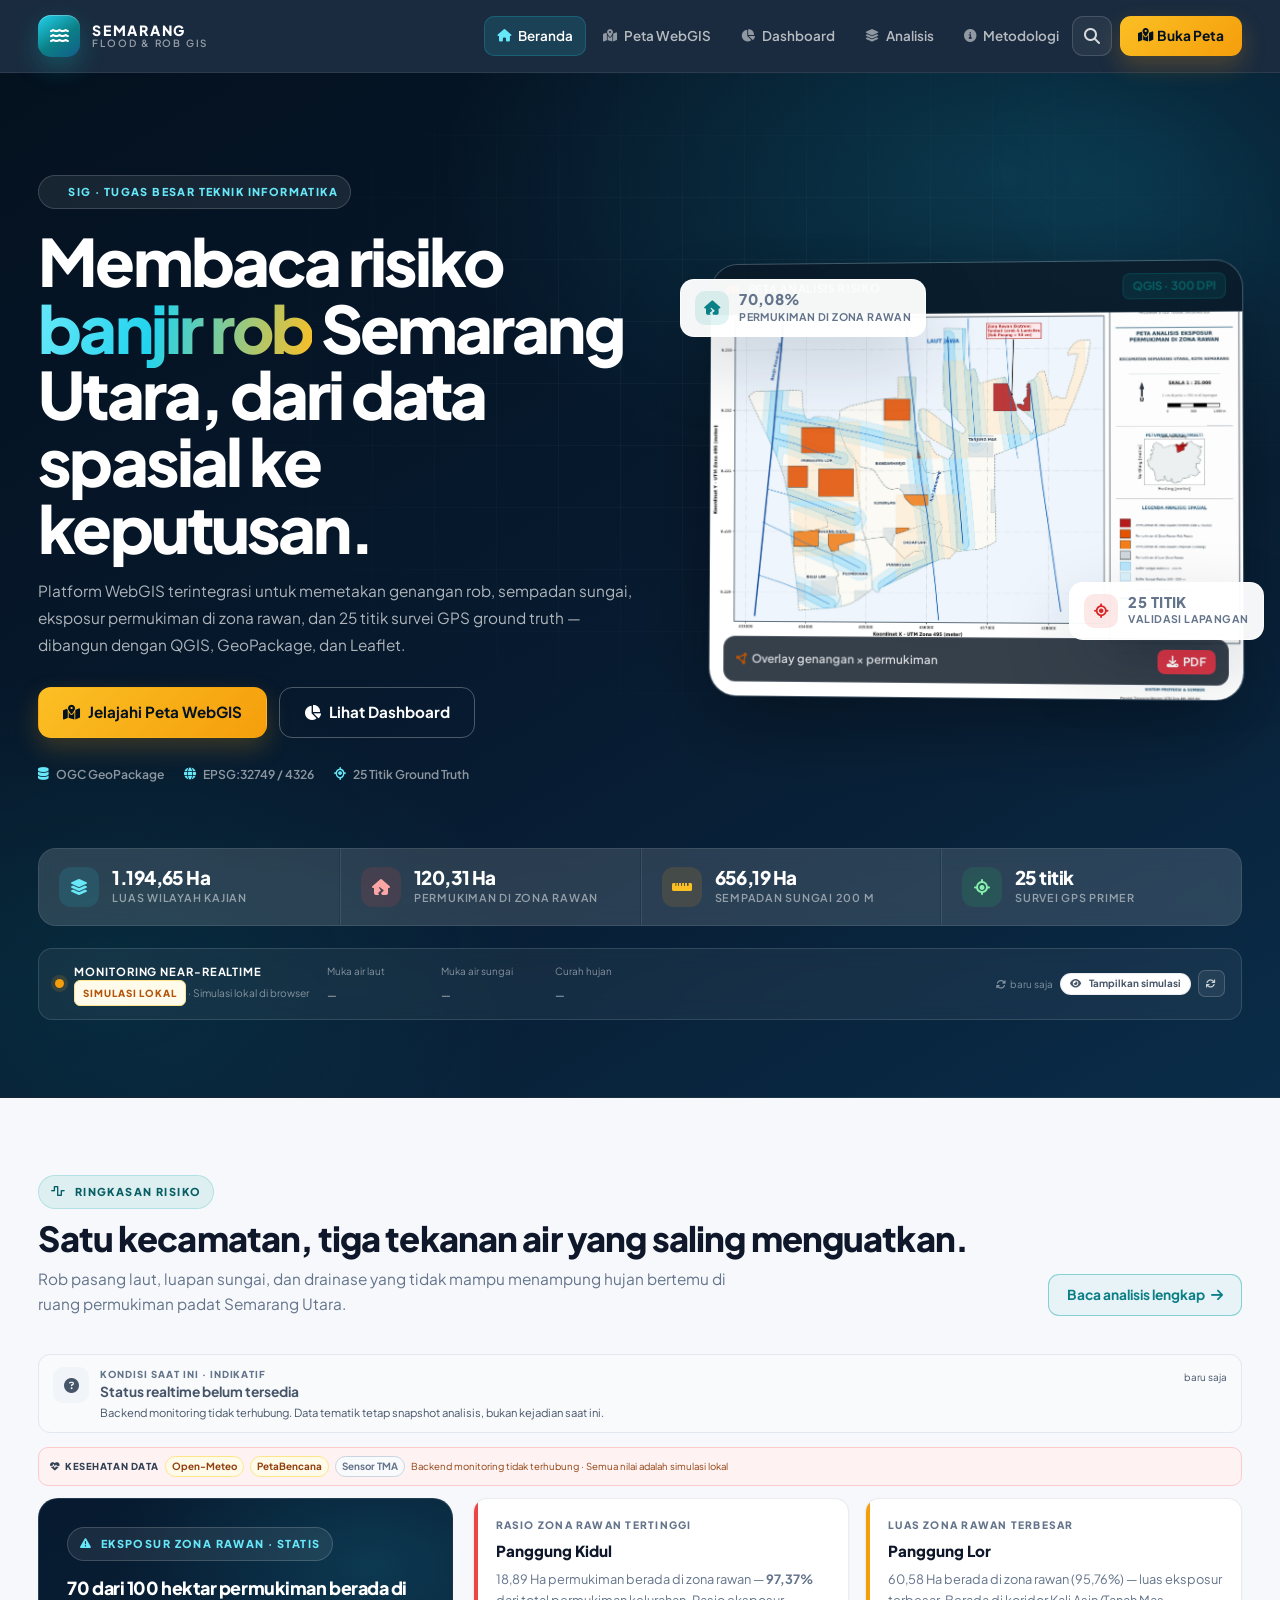
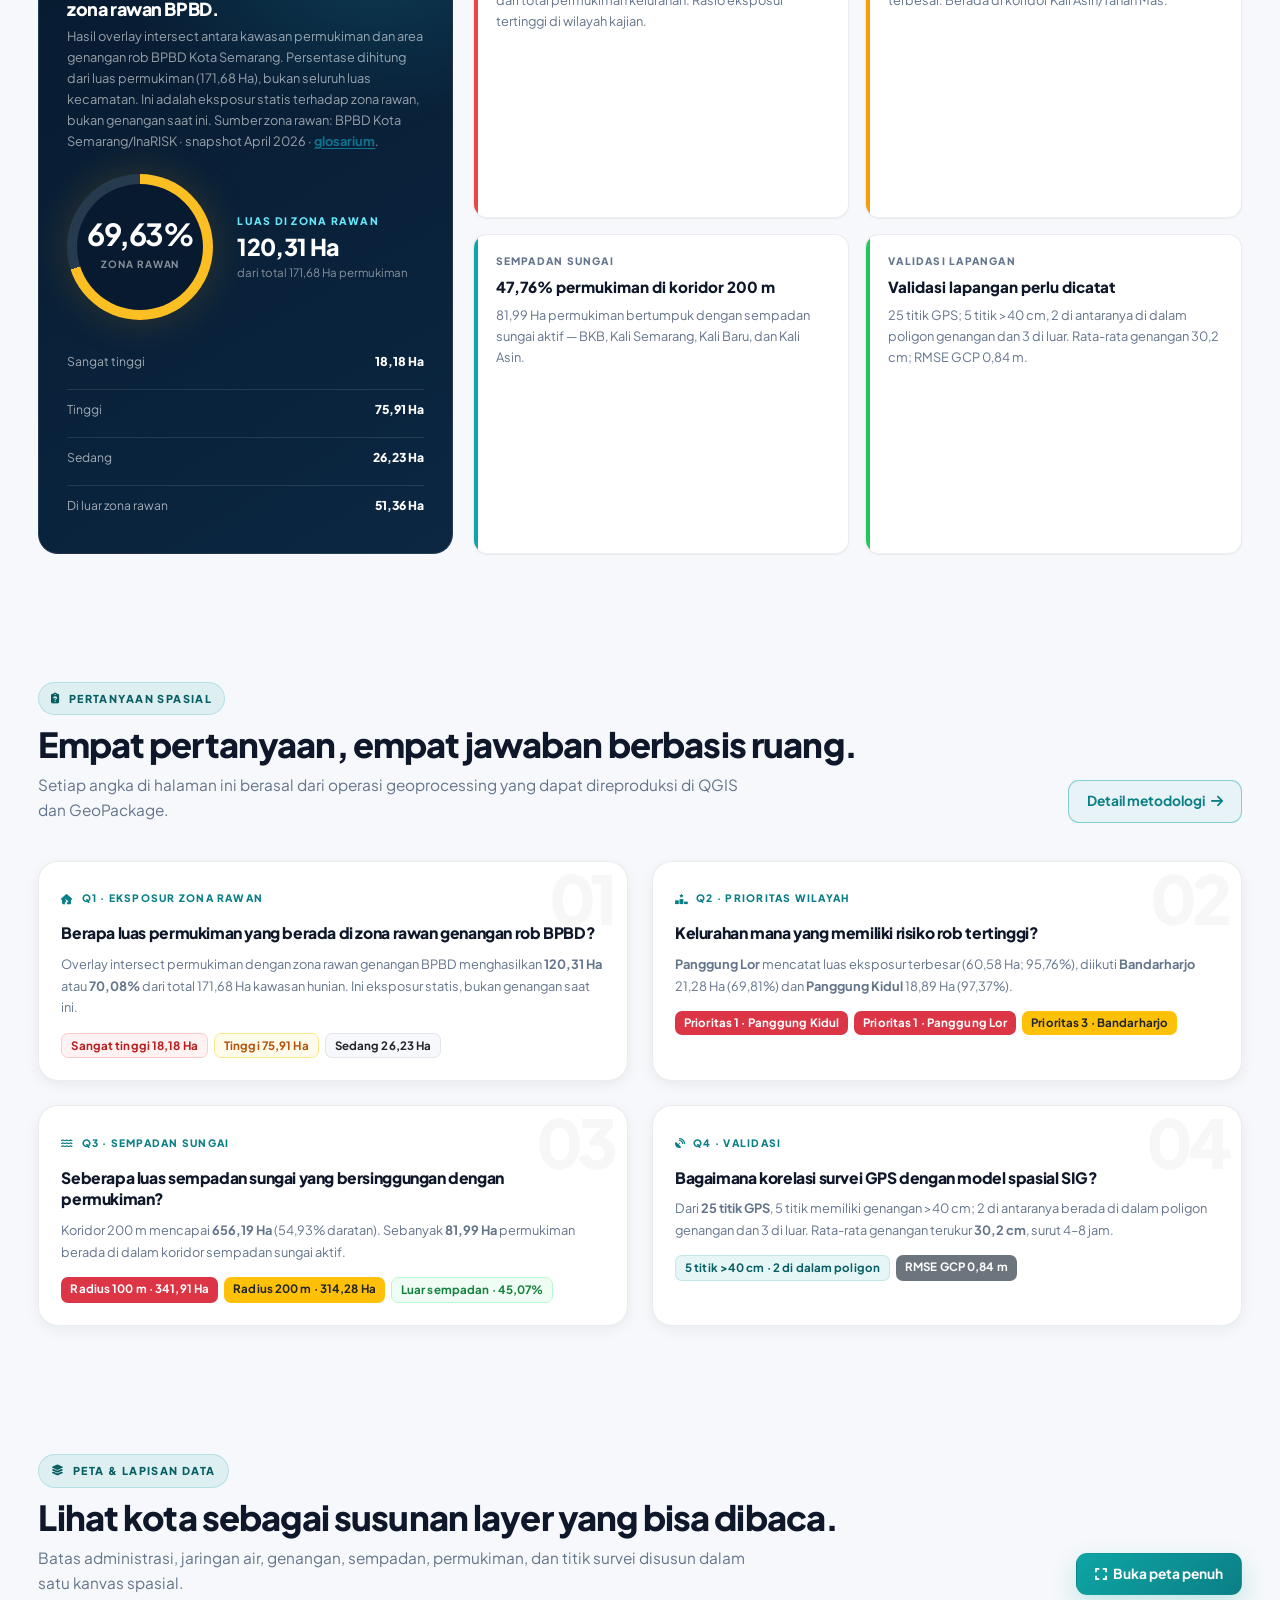
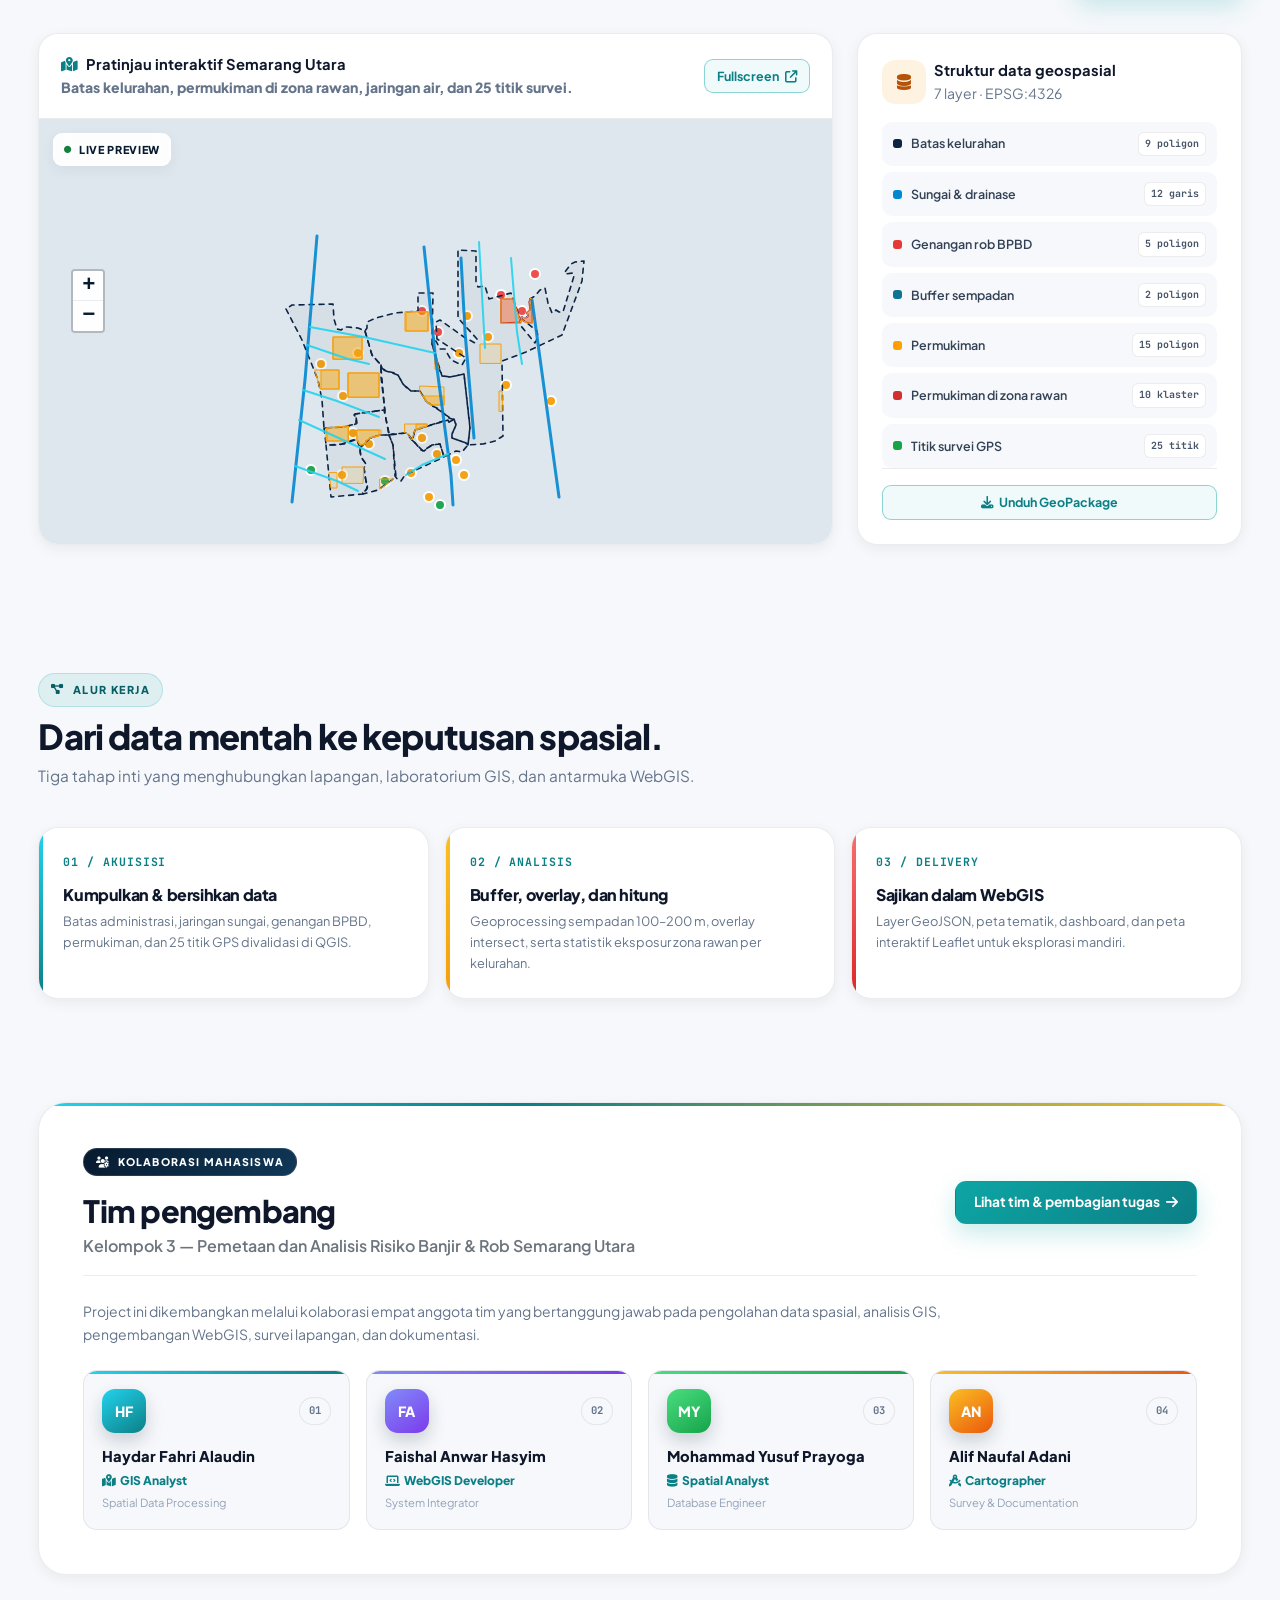
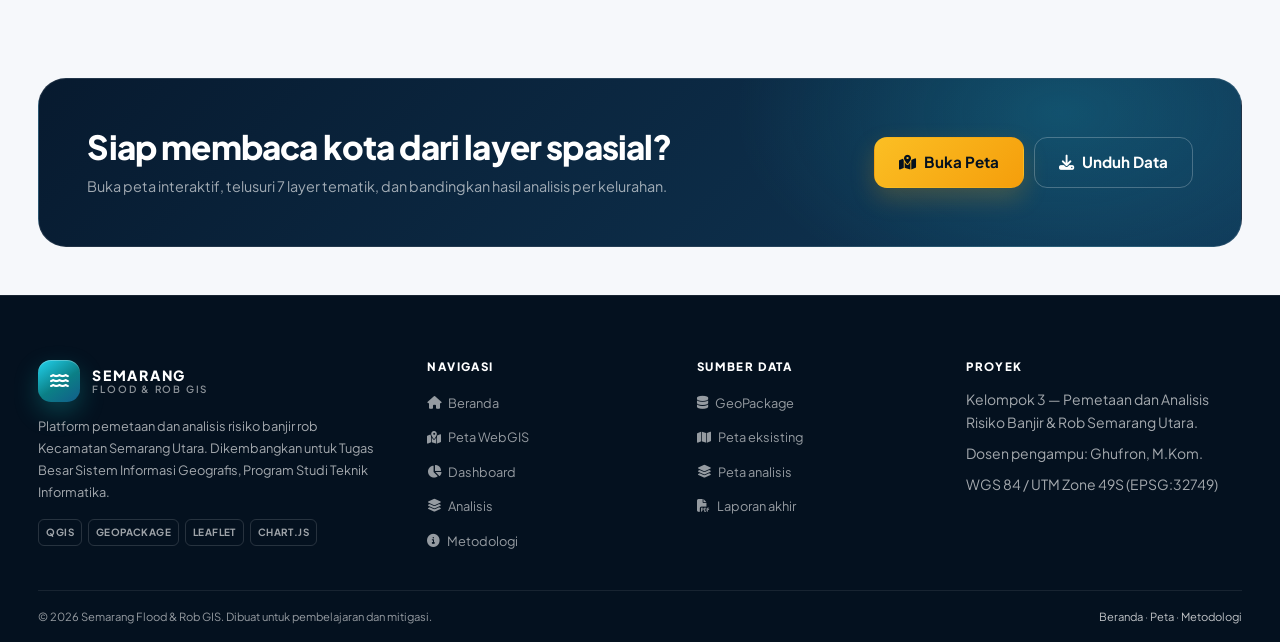
==== PROJECT_SIG_SEMARANG_UTARA/webgis/index.html @ d6c254fc "feat: Semarang flood and rob GIS monitoring platform - Responsive WebGIS with Leaflet, choropleth, l" ====
<!DOCTYPE html>
<html lang="id">
<head>
  <meta charset="UTF-8">
  <meta name="viewport" content="width=device-width, initial-scale=1.0">
  <meta name="description" content="Sistem Monitoring dan Analisis Spasial Risiko Banjir &amp; Rob Kecamatan Semarang Utara berbasis WebGIS, QGIS, dan GeoPackage.">
  <title>Semarang Flood &amp; Rob GIS — Coastal Risk Intelligence</title>

  <link href="assets/vendor/bootstrap/bootstrap.min.css" rel="stylesheet">
  <link rel="stylesheet" href="assets/vendor/fontawesome/css/all.min.css">
  <link rel="stylesheet" href="assets/vendor/leaflet/leaflet.css">
  <link rel="stylesheet" href="css/style.css?v=26">
</head>
<body>

  <nav class="navbar navbar-expand-lg site-nav sticky-top" id="siteNav">
    <div class="container-fluid site-container">
      <a class="navbar-brand brand-lockup" href="index.html">
        <span class="brand-mark"><i class="fa-solid fa-water"></i></span>
        <span class="brand-copy">
          <strong>SEMARANG</strong>
          <small>Flood &amp; Rob GIS</small>
        </span>
      </a>

      <div class="d-flex align-items-center gap-2 order-lg-3">
        <button class="nav-icon-btn" type="button" id="quickNavBtn" aria-label="Pencarian cepat (Ctrl+K)" title="Pencarian cepat (Ctrl+K)">
          <i class="fa-solid fa-magnifying-glass"></i>
        </button>
        <a href="map.html" class="btn btn-warning nav-cta d-none d-lg-inline-flex">
          <i class="fa-solid fa-map-location-dot me-1"></i> Buka Peta
        </a>
        <button class="navbar-toggler nav-toggler" type="button" data-bs-toggle="collapse" data-bs-target="#siteNavMenu" aria-controls="siteNavMenu" aria-expanded="false" aria-label="Buka navigasi">
          <span></span><span></span><span></span>
        </button>
      </div>

      <div class="collapse navbar-collapse" id="siteNavMenu">
        <ul class="navbar-nav site-nav-links ms-auto align-items-lg-center">
          <li class="nav-item"><a class="nav-link active" href="index.html"><i class="fa-solid fa-house"></i> Beranda</a></li>
          <li class="nav-item"><a class="nav-link" href="map.html"><i class="fa-solid fa-map-location-dot"></i> Peta WebGIS</a></li>
          <li class="nav-item"><a class="nav-link" href="dashboard.html"><i class="fa-solid fa-chart-pie"></i> Dashboard</a></li>
          <li class="nav-item"><a class="nav-link" href="analysis.html"><i class="fa-solid fa-layer-group"></i> Analisis</a></li>
          <li class="nav-item"><a class="nav-link" href="methodology.html"><i class="fa-solid fa-circle-info"></i> Metodologi</a></li>
        </ul>
        <a href="map.html" class="btn btn-warning nav-cta nav-cta-mobile d-lg-none mt-3 w-100">Buka Peta WebGIS</a>
      </div>
    </div>
  </nav>
  <div class="scroll-progress" id="scrollProgress" aria-hidden="true"></div>

  <!-- HERO -->
  <section class="hero">
    <div class="hero-bg" aria-hidden="true"></div>
    <div class="container-fluid site-container">
      <div class="hero-grid">
        <div class="hero-copy reveal">
          <span class="eyebrow section-eyebrow--light">
            <span class="spinner-grow spinner-grow-sm text-warning" role="status" aria-hidden="true"></span>
            SIG · Tugas Besar Teknik Informatika
          </span>
          <h1 class="hero-title">
            Membaca risiko <span class="text-gradient">banjir rob</span> Semarang Utara, dari data spasial ke keputusan.
          </h1>
          <p class="hero-lead">
            Platform WebGIS terintegrasi untuk memetakan genangan rob, sempadan sungai, eksposur permukiman di zona rawan,
            dan 25 titik survei GPS ground truth — dibangun dengan QGIS, GeoPackage, dan Leaflet.
          </p>
          <div class="hero-actions">
            <a href="map.html" class="btn btn-warning btn-lg">
              <i class="fa-solid fa-map-location-dot me-2"></i>Jelajahi Peta WebGIS
            </a>
            <a href="dashboard.html" class="btn btn-outline-light btn-lg" style="border-color:rgba(255,255,255,.28);color:#fff;">
              <i class="fa-solid fa-chart-pie me-2"></i>Lihat Dashboard
            </a>
          </div>
          <div class="hero-trust">
            <span><i class="fa-solid fa-database"></i> OGC GeoPackage</span>
            <span><i class="fa-solid fa-globe"></i> EPSG:32749 / 4326</span>
            <span><i class="fa-solid fa-location-crosshairs"></i> 25 Titik Ground Truth</span>
          </div>
        </div>

        <div class="hero-visual reveal reveal-delay-1">
          <div class="hero-map-card">
            <div class="hero-map-head">
              <span><i class="fa-solid fa-map text-warning me-2"></i>Peta analisis risiko</span>
              <span class="badge badge-soft-teal">QGIS · 300 DPI</span>
            </div>
            <img src="assets/img/Peta_2.jpg" class="hero-map-img" alt="Peta analisis spasial risiko banjir dan rob Semarang Utara">
            <div class="hero-map-footer">
              <span><i class="fa-solid fa-circle-nodes text-warning me-1"></i>Overlay genangan × permukiman</span>
              <a href="downloads/Peta_2.pdf" download class="badge bg-danger text-decoration-none" data-download-toast="Peta analisis sedang diunduh.">
                <i class="fa-solid fa-download me-1"></i>PDF
              </a>
            </div>
          </div>
          <div class="floating-stat floating-stat-a">
            <i class="fa-solid fa-house-crack"></i>
            <span><strong>70,08%</strong><span>permukiman di zona rawan</span></span>
          </div>
          <div class="floating-stat floating-stat-b">
            <i class="fa-solid fa-location-crosshairs"></i>
            <span><strong>25 titik</strong><span>validasi lapangan</span></span>
          </div>
        </div>
      </div>

      <div class="metric-ribbon reveal reveal-delay-2">
        <div class="ribbon-item">
          <span class="ribbon-icon"><i class="fa-solid fa-layer-group"></i></span>
          <span><strong class="ribbon-value"><span data-count="1194.65" data-decimals="2">1.194,65</span> Ha</strong><span class="ribbon-label">Luas wilayah kajian</span></span>
        </div>
        <div class="ribbon-item">
          <span class="ribbon-icon ribbon-icon--coral"><i class="fa-solid fa-house-crack"></i></span>
          <span><strong class="ribbon-value"><span data-count="120.31" data-decimals="2">120,31</span> Ha</strong><span class="ribbon-label">Permukiman di zona rawan</span></span>
        </div>
        <div class="ribbon-item">
          <span class="ribbon-icon ribbon-icon--amber"><i class="fa-solid fa-ruler-horizontal"></i></span>
          <span><strong class="ribbon-value"><span data-count="656.19" data-decimals="2">656,19</span> Ha</strong><span class="ribbon-label">Sempadan sungai 200 m</span></span>
        </div>
        <div class="ribbon-item">
          <span class="ribbon-icon ribbon-icon--green"><i class="fa-solid fa-location-crosshairs"></i></span>
          <span><strong class="ribbon-value"><span data-count="25">25</span> titik</strong><span class="ribbon-label">Survei GPS primer</span></span>
        </div>
      </div>

      <div class="live-strip reveal reveal-delay-2" aria-label="Status monitoring near-realtime">
        <div class="live-strip-main">
          <span class="live-dot" data-live-dot aria-hidden="true"></span>
          <div>
            <strong>MONITORING NEAR-REALTIME</strong>
            <span><span class="live-mode-badge" data-live-mode>SIMULASI</span> · <span data-live-source>Menghubungkan...</span></span>
          </div>
        </div>
        <div class="live-strip-item"><span>Muka air laut</span><strong><span data-live-value="tide_level">–</span> <small data-live-unit="tide_level">m</small></strong></div>
        <div class="live-strip-item"><span>Muka air sungai</span><strong><span data-live-value="water_level">–</span> <small data-live-unit="water_level">cm</small></strong></div>
        <div class="live-strip-item"><span>Curah hujan</span><strong><span data-live-value="rainfall">–</span> <small data-live-unit="rainfall">mm/jam</small></strong></div>
        <div class="live-strip-meta">
          <span><i class="fa-solid fa-rotate me-1"></i><span data-live-updated>–</span></span>
          <button class="sim-toggle" type="button" data-toggle-simulation aria-pressed="false"><i class="fa-solid fa-eye me-1"></i>Tampilkan simulasi</button>
          <button class="live-refresh" type="button" data-live-refresh aria-label="Perbarui data monitoring"><i class="fa-solid fa-arrows-rotate"></i></button>
        </div>
      </div>
    </div>
  </section>

  <main role="main">
    <!-- RISK SNAPSHOT -->
    <section class="section" id="ringkasan">
      <div class="container-fluid site-container">
        <div class="section-head reveal">
          <div>
            <span class="section-eyebrow"><i class="fa-solid fa-wave-square"></i> Ringkasan risiko</span>
            <h2 class="section-title">Satu kecamatan, tiga tekanan air yang saling menguatkan.</h2>
            <p class="section-subtitle">Rob pasang laut, luapan sungai, dan drainase yang tidak mampu menampung hujan bertemu di ruang permukiman padat Semarang Utara.</p>
          </div>
          <a href="analysis.html" class="btn btn-outline-primary section-action">Baca analisis lengkap <i class="fa-solid fa-arrow-right ms-1"></i></a>
        </div>

        <div class="condition-banner" data-condition-banner>
          <span class="condition-icon"><i class="fa-solid fa-shield-heart" data-condition-icon></i></span>
          <div class="condition-copy">
            <span class="condition-kicker">Kondisi saat ini · indikatif</span>
            <strong data-condition-headline>Memeriksa kondisi...</strong>
            <p data-condition-detail>Menunggu data monitoring. Angka di bawah adalah eksposur statis terhadap zona rawan BPBD, bukan kejadian saat ini.</p>
          </div>
          <span class="condition-time" data-condition-updated>–</span>
        </div>
        <div class="data-health data-health--compact" data-data-health>
          <span class="health-title"><i class="fa-solid fa-heart-pulse me-1"></i>Kesehatan data</span>
          <span class="health-chip is-missing">Memeriksa...</span>
        </div>

        <div class="risk-grid">
          <div class="risk-main reveal">
            <div>
              <span class="eyebrow section-eyebrow--light mb-3"><i class="fa-solid fa-triangle-exclamation"></i> Eksposur zona rawan · statis</span>
              <h3>70 dari 100 hektar permukiman berada di zona rawan BPBD.</h3>
              <p>Hasil overlay intersect antara kawasan permukiman dan area genangan rob BPBD Kota Semarang. Persentase dihitung dari luas permukiman (171,68 Ha), bukan seluruh luas kecamatan. Ini adalah eksposur statis terhadap zona rawan, bukan genangan saat ini. Sumber zona rawan: BPBD Kota Semarang/InaRISK · snapshot April 2026 · <a class="text-link-strong" href="methodology.html#glosarium">glosarium</a>.</p>
            </div>
            <div class="gauge-wrap">
              <div class="gauge-ring" style="--value:70;" role="img" aria-label="70,08 persen permukiman di zona rawan">
                <div class="gauge-inner">
                  <strong><span data-count="70.08" data-decimals="2">70,08</span>%</strong>
                  <span>zona rawan</span>
                </div>
              </div>
              <div class="gauge-copy">
                <div class="gauge-label">Luas di zona rawan</div>
                <div class="gauge-value">120,31 Ha</div>
                <div class="gauge-note">dari total 171,68 Ha permukiman</div>
              </div>
            </div>
            <div class="risk-list">
              <div class="risk-row"><span>Sangat tinggi</span><strong>18,18 Ha</strong></div>
              <div class="risk-row"><span>Tinggi</span><strong>75,91 Ha</strong></div>
              <div class="risk-row"><span>Sedang</span><strong>26,23 Ha</strong></div>
              <div class="risk-row"><span>Di luar zona rawan</span><strong>51,36 Ha</strong></div>
            </div>
          </div>

          <div class="row g-3 reveal reveal-delay-1">
            <div class="col-md-6">
              <div class="insight-card insight-card--coral h-100">
                <div class="insight-kicker">Rasio zona rawan tertinggi</div>
                <div class="insight-title">Panggung Kidul</div>
                <p class="insight-text">18,89 Ha permukiman berada di zona rawan — <strong>97,37%</strong> dari total permukiman kelurahan. Rasio eksposur tertinggi di wilayah kajian.</p>
              </div>
            </div>
            <div class="col-md-6">
              <div class="insight-card insight-card--amber h-100">
                <div class="insight-kicker">Luas zona rawan terbesar</div>
                <div class="insight-title">Panggung Lor</div>
                <p class="insight-text">60,58 Ha berada di zona rawan (95,76%) — luas eksposur terbesar. Berada di koridor Kali Asin/Tanah Mas.</p>
              </div>
            </div>
            <div class="col-md-6">
              <div class="insight-card h-100">
                <div class="insight-kicker">Sempadan sungai</div>
                <div class="insight-title">47,76% permukiman di koridor 200 m</div>
                <p class="insight-text">81,99 Ha permukiman bertumpuk dengan sempadan sungai aktif — BKB, Kali Semarang, Kali Baru, dan Kali Asin.</p>
              </div>
            </div>
            <div class="col-md-6">
              <div class="insight-card insight-card--green h-100">
                <div class="insight-kicker">Validasi lapangan</div>
                <div class="insight-title">Validasi lapangan perlu dicatat</div>
                <p class="insight-text">25 titik GPS; 5 titik &gt;40 cm, 2 di antaranya di dalam poligon genangan dan 3 di luar. Rata-rata genangan 30,2 cm; RMSE GCP 0,84 m.</p>
              </div>
            </div>
          </div>
        </div>
      </div>
    </section>

    <!-- 4 PERTANYAAN SPASIAL -->
    <section class="section-tight" id="pertanyaan-spasial">
      <div class="container-fluid site-container">
        <div class="section-head reveal">
          <div>
            <span class="section-eyebrow"><i class="fa-solid fa-clipboard-question"></i> Pertanyaan spasial</span>
            <h2 class="section-title">Empat pertanyaan, empat jawaban berbasis ruang.</h2>
            <p class="section-subtitle">Setiap angka di halaman ini berasal dari operasi geoprocessing yang dapat direproduksi di QGIS dan GeoPackage.</p>
          </div>
          <a href="analysis.html" class="btn btn-outline-primary section-action">Detail metodologi <i class="fa-solid fa-arrow-right ms-1"></i></a>
        </div>

        <div class="row g-4">
          <div class="col-lg-6 reveal">
            <article class="question-card" data-q="01">
              <span class="question-kicker"><i class="fa-solid fa-house-crack"></i> Q1 · Eksposur zona rawan</span>
              <h3 class="question-title">Berapa luas permukiman yang berada di zona rawan genangan rob BPBD?</h3>
              <p class="question-text">Overlay intersect permukiman dengan zona rawan genangan BPBD menghasilkan <strong>120,31 Ha</strong> atau <strong>70,08%</strong> dari total 171,68 Ha kawasan hunian. Ini eksposur statis, bukan genangan saat ini.</p>
              <div class="mini-tags">
                <span class="badge badge-danger-soft">Sangat tinggi 18,18 Ha</span>
                <span class="badge badge-warning-soft">Tinggi 75,91 Ha</span>
                <span class="badge bg-light text-dark border">Sedang 26,23 Ha</span>
              </div>
            </article>
          </div>

          <div class="col-lg-6 reveal reveal-delay-1">
            <article class="question-card" data-q="02">
              <span class="question-kicker"><i class="fa-solid fa-ranking-star"></i> Q2 · Prioritas wilayah</span>
              <h3 class="question-title">Kelurahan mana yang memiliki risiko rob tertinggi?</h3>
              <p class="question-text"><strong>Panggung Lor</strong> mencatat luas eksposur terbesar (60,58 Ha; 95,76%), diikuti <strong>Bandarharjo</strong> 21,28 Ha (69,81%) dan <strong>Panggung Kidul</strong> 18,89 Ha (97,37%).</p>
              <div class="mini-tags">
                <span class="badge bg-danger">Prioritas 1 · Panggung Kidul</span>
                <span class="badge bg-danger">Prioritas 1 · Panggung Lor</span>
                <span class="badge bg-warning text-dark">Prioritas 3 · Bandarharjo</span>
              </div>
            </article>
          </div>

          <div class="col-lg-6 reveal">
            <article class="question-card" data-q="03">
              <span class="question-kicker"><i class="fa-solid fa-water"></i> Q3 · Sempadan sungai</span>
              <h3 class="question-title">Seberapa luas sempadan sungai yang bersinggungan dengan permukiman?</h3>
              <p class="question-text">Koridor 200 m mencapai <strong>656,19 Ha</strong> (54,93% daratan). Sebanyak <strong>81,99 Ha</strong> permukiman berada di dalam koridor sempadan sungai aktif.</p>
              <div class="mini-tags">
                <span class="badge bg-danger">Radius 100 m · 341,91 Ha</span>
                <span class="badge bg-warning text-dark">Radius 200 m · 314,28 Ha</span>
                <span class="badge badge-success-soft">Luar sempadan · 45,07%</span>
              </div>
            </article>
          </div>

          <div class="col-lg-6 reveal reveal-delay-1">
            <article class="question-card" data-q="04">
              <span class="question-kicker"><i class="fa-solid fa-satellite-dish"></i> Q4 · Validasi</span>
              <h3 class="question-title">Bagaimana korelasi survei GPS dengan model spasial SIG?</h3>
              <p class="question-text">Dari <strong>25 titik GPS</strong>, 5 titik memiliki genangan &gt;40 cm; 2 di antaranya berada di dalam poligon genangan dan 3 di luar. Rata-rata genangan terukur <strong>30,2 cm</strong>, surut 4–8 jam.</p>
              <div class="mini-tags">
                <span class="badge badge-soft-teal">5 titik &gt;40 cm · 2 di dalam poligon</span>
                <span class="badge bg-secondary">RMSE GCP 0,84 m</span>
              </div>
            </article>
          </div>
        </div>
      </div>
    </section>

    <!-- PETA & LAPISAN DATA -->
    <section class="section" id="peta-data">
      <div class="container-fluid site-container">
        <div class="section-head reveal">
          <div>
            <span class="section-eyebrow"><i class="fa-solid fa-layer-group"></i> Peta &amp; lapisan data</span>
            <h2 class="section-title">Lihat kota sebagai susunan layer yang bisa dibaca.</h2>
            <p class="section-subtitle">Batas administrasi, jaringan air, genangan, sempadan, permukiman, dan titik survei disusun dalam satu kanvas spasial.</p>
          </div>
          <a href="map.html" class="btn btn-primary section-action"><i class="fa-solid fa-expand me-1"></i> Buka peta penuh</a>
        </div>

        <div class="row g-4">
          <div class="col-lg-8 reveal">
            <div class="surface-card map-preview-card h-100">
              <div class="custom-card-header">
                <div>
                  <div class="fw-bold" style="font-size:.92rem;"><i class="fa-solid fa-map-location-dot text-primary me-2"></i>Pratinjau interaktif Semarang Utara</div>
                  <p class="text-muted small mb-0">Batas kelurahan, permukiman di zona rawan, jaringan air, dan 25 titik survei.</p>
                </div>
                <a href="map.html" class="btn btn-sm btn-outline-primary">Fullscreen <i class="fa-solid fa-arrow-up-right-from-square ms-1"></i></a>
              </div>
              <div class="map-frame">
                <div class="map-frame-badge"><i class="fa-solid fa-circle text-success" style="font-size:.45rem;"></i> Live preview</div>
                <div id="mini-map"></div>
              </div>
            </div>
          </div>

          <div class="col-lg-4 reveal reveal-delay-1">
            <div class="surface-card p-4 h-100 d-flex flex-column">
              <div class="d-flex align-items-center gap-2 mb-3">
                <span class="icon-tile icon-tile--amber"><i class="fa-solid fa-database"></i></span>
                <div>
                  <div class="fw-bold" style="font-size:.92rem;">Struktur data geospasial</div>
                  <div class="text-muted small">7 layer · EPSG:4326</div>
                </div>
              </div>
              <div class="layer-list">
                <div class="layer-row"><span class="layer-name"><span class="layer-dot" style="background:#0c2444;"></span>Batas kelurahan</span><span class="layer-count">9 poligon</span></div>
                <div class="layer-row"><span class="layer-name"><span class="layer-dot" style="background:#0288d1;"></span>Sungai &amp; drainase</span><span class="layer-count">12 garis</span></div>
                <div class="layer-row"><span class="layer-name"><span class="layer-dot" style="background:#e53935;"></span>Genangan rob BPBD</span><span class="layer-count">5 poligon</span></div>
                <div class="layer-row"><span class="layer-name"><span class="layer-dot" style="background:#0e7490;"></span>Buffer sempadan</span><span class="layer-count">2 poligon</span></div>
                <div class="layer-row"><span class="layer-name"><span class="layer-dot" style="background:#ffa000;"></span>Permukiman</span><span class="layer-count">15 poligon</span></div>
                <div class="layer-row"><span class="layer-name"><span class="layer-dot" style="background:#d32f2f;"></span>Permukiman di zona rawan</span><span class="layer-count">10 klaster</span></div>
                <div class="layer-row"><span class="layer-name"><span class="layer-dot" style="background:#16a34a;"></span>Titik survei GPS</span><span class="layer-count">25 titik</span></div>
              </div>
              <div class="mt-auto pt-3 border-top">
                <a href="methodology.html#downloadCenter" class="btn btn-outline-primary btn-sm w-100">
                  <i class="fa-solid fa-download me-1"></i> Unduh GeoPackage
                </a>
              </div>
            </div>
          </div>
        </div>
      </div>
    </section>

    <!-- WORKFLOW -->
    <section class="section-tight">
      <div class="container-fluid site-container">
        <div class="section-head reveal">
          <div>
            <span class="section-eyebrow"><i class="fa-solid fa-diagram-project"></i> Alur kerja</span>
            <h2 class="section-title">Dari data mentah ke keputusan spasial.</h2>
            <p class="section-subtitle">Tiga tahap inti yang menghubungkan lapangan, laboratorium GIS, dan antarmuka WebGIS.</p>
          </div>
        </div>
        <div class="workflow-grid">
          <article class="workflow-step reveal">
            <div class="step-number">01 / AKUISISI</div>
            <h3>Kumpulkan &amp; bersihkan data</h3>
            <p>Batas administrasi, jaringan sungai, genangan BPBD, permukiman, dan 25 titik GPS divalidasi di QGIS.</p>
          </article>
          <article class="workflow-step reveal reveal-delay-1">
            <div class="step-number">02 / ANALISIS</div>
            <h3>Buffer, overlay, dan hitung</h3>
            <p>Geoprocessing sempadan 100–200 m, overlay intersect, serta statistik eksposur zona rawan per kelurahan.</p>
          </article>
          <article class="workflow-step reveal reveal-delay-2">
            <div class="step-number">03 / DELIVERY</div>
            <h3>Sajikan dalam WebGIS</h3>
            <p>Layer GeoJSON, peta tematik, dashboard, dan peta interaktif Leaflet untuk eksplorasi mandiri.</p>
          </article>
        </div>
      </div>
    </section>

    <!-- TEAM SUMMARY -->
    <section class="section-tight" id="tim-pengembang">
      <div class="container-fluid site-container">
        <div class="team-summary-section reveal">
          <div class="d-flex flex-column flex-lg-row justify-content-between align-items-lg-center gap-3 pb-3 mb-4 border-bottom">
            <div>
              <span class="badge team-section-kicker text-uppercase rounded-pill mb-2"><i class="fa-solid fa-users-gear me-1"></i> Kolaborasi mahasiswa</span>
              <h2 class="section-title mb-1" style="font-size:clamp(1.5rem,2.4vw,2rem);">Tim pengembang</h2>
              <p class="text-secondary fw-semibold mb-0">Kelompok 3 — Pemetaan dan Analisis Risiko Banjir &amp; Rob Semarang Utara</p>
            </div>
            <a href="methodology.html#team" class="btn btn-primary">Lihat tim &amp; pembagian tugas <i class="fa-solid fa-arrow-right ms-1"></i></a>
          </div>
          <p class="text-muted small mb-4" style="max-width:860px;">Project ini dikembangkan melalui kolaborasi empat anggota tim yang bertanggung jawab pada pengolahan data spasial, analisis GIS, pengembangan WebGIS, survei lapangan, dan dokumentasi.</p>
          <div class="row g-3">
            <div class="col-xl-3 col-md-6">
              <a class="team-mini-card team-mini-card-1" href="methodology.html#team">
                <div class="team-mini-top"><div class="team-avatar team-avatar-1 team-avatar-sm" aria-hidden="true">HF</div><span class="team-number-pill">01</span></div>
                <div class="team-mini-name">Haydar Fahri Alaudin</div>
                <div class="team-mini-role"><i class="fa-solid fa-map-location-dot me-1"></i>GIS Analyst</div>
                <div class="team-mini-focus">Spatial Data Processing</div>
              </a>
            </div>
            <div class="col-xl-3 col-md-6">
              <a class="team-mini-card team-mini-card-2" href="methodology.html#team">
                <div class="team-mini-top"><div class="team-avatar team-avatar-2 team-avatar-sm" aria-hidden="true">FA</div><span class="team-number-pill">02</span></div>
                <div class="team-mini-name">Faishal Anwar Hasyim</div>
                <div class="team-mini-role"><i class="fa-solid fa-laptop-code me-1"></i>WebGIS Developer</div>
                <div class="team-mini-focus">System Integrator</div>
              </a>
            </div>
            <div class="col-xl-3 col-md-6">
              <a class="team-mini-card team-mini-card-3" href="methodology.html#team">
                <div class="team-mini-top"><div class="team-avatar team-avatar-3 team-avatar-sm" aria-hidden="true">MY</div><span class="team-number-pill">03</span></div>
                <div class="team-mini-name">Mohammad Yusuf Prayoga</div>
                <div class="team-mini-role"><i class="fa-solid fa-database me-1"></i>Spatial Analyst</div>
                <div class="team-mini-focus">Database Engineer</div>
              </a>
            </div>
            <div class="col-xl-3 col-md-6">
              <a class="team-mini-card team-mini-card-4" href="methodology.html#team">
                <div class="team-mini-top"><div class="team-avatar team-avatar-4 team-avatar-sm" aria-hidden="true">AN</div><span class="team-number-pill">04</span></div>
                <div class="team-mini-name">Alif Naufal Adani</div>
                <div class="team-mini-role"><i class="fa-solid fa-compass-drafting me-1"></i>Cartographer</div>
                <div class="team-mini-focus">Survey &amp; Documentation</div>
              </a>
            </div>
          </div>
        </div>
      </div>
    </section>

    <!-- CTA -->
    <section class="section-tight pb-5">
      <div class="container-fluid site-container">
        <div class="cta-band reveal">
          <div class="d-flex flex-column flex-lg-row justify-content-between align-items-lg-center gap-4">
            <div>
              <h2>Siap membaca kota dari layer spasial?</h2>
              <p>Buka peta interaktif, telusuri 7 layer tematik, dan bandingkan hasil analisis per kelurahan.</p>
            </div>
            <div class="cta-band-actions">
              <a href="map.html" class="btn btn-warning btn-lg"><i class="fa-solid fa-map-location-dot me-2"></i>Buka Peta</a>
              <a href="methodology.html#downloadCenter" class="btn btn-outline-light btn-lg" style="border-color:rgba(255,255,255,.24);color:#fff;"><i class="fa-solid fa-download me-2"></i>Unduh Data</a>
            </div>
          </div>
        </div>
      </div>
    </section>
  </main>

  <footer class="site-footer">
    <div class="container-fluid site-container">
      <div class="footer-grid">
        <div class="footer-brand">
          <a class="brand-lockup" href="index.html">
            <span class="brand-mark"><i class="fa-solid fa-water"></i></span>
            <span class="brand-copy"><strong>SEMARANG</strong><small>Flood &amp; Rob GIS</small></span>
          </a>
          <p>Platform pemetaan dan analisis risiko banjir rob Kecamatan Semarang Utara. Dikembangkan untuk Tugas Besar Sistem Informasi Geografis, Program Studi Teknik Informatika.</p>
          <div class="footer-badges"><span>QGIS</span><span>GeoPackage</span><span>Leaflet</span><span>Chart.js</span></div>
        </div>
        <div>
          <h3 class="footer-title">Navigasi</h3>
          <ul class="footer-links">
            <li><a href="index.html"><i class="fa-solid fa-house"></i> Beranda</a></li>
            <li><a href="map.html"><i class="fa-solid fa-map-location-dot"></i> Peta WebGIS</a></li>
            <li><a href="dashboard.html"><i class="fa-solid fa-chart-pie"></i> Dashboard</a></li>
            <li><a href="analysis.html"><i class="fa-solid fa-layer-group"></i> Analisis</a></li>
            <li><a href="methodology.html"><i class="fa-solid fa-circle-info"></i> Metodologi</a></li>
          </ul>
        </div>
        <div>
          <h3 class="footer-title">Sumber data</h3>
          <ul class="footer-links">
            <li><a href="methodology.html#downloadCenter"><i class="fa-solid fa-database"></i> GeoPackage</a></li>
            <li><a href="downloads/Peta_1.pdf" download><i class="fa-solid fa-map"></i> Peta eksisting</a></li>
            <li><a href="downloads/Peta_2.pdf" download><i class="fa-solid fa-layer-group"></i> Peta analisis</a></li>
            <li><a href="downloads/Laporan_Akhir.pdf" download><i class="fa-solid fa-file-pdf"></i> Laporan akhir</a></li>
          </ul>
        </div>
        <div>
          <h3 class="footer-title">Proyek</h3>
          <p class="small mb-2" style="color:rgba(255,255,255,.56);">Kelompok 3 — Pemetaan dan Analisis Risiko Banjir &amp; Rob Semarang Utara.</p>
          <p class="small mb-2" style="color:rgba(255,255,255,.56);">Dosen pengampu: Ghufron, M.Kom.</p>
          <p class="small mb-0" style="color:rgba(255,255,255,.42);">WGS 84 / UTM Zone 49S (EPSG:32749)</p>
        </div>
      </div>
      <div class="footer-bottom">
        <span>© <span data-year>2026</span> Semarang Flood &amp; Rob GIS. Dibuat untuk pembelajaran dan mitigasi.</span>
        <span><a href="index.html">Beranda</a> · <a href="map.html">Peta</a> · <a href="methodology.html">Metodologi</a></span>
      </div>
    </div>
  </footer>

  <button class="back-to-top" id="backToTop" type="button" aria-label="Kembali ke atas"><i class="fa-solid fa-arrow-up"></i></button>

  <script src="assets/vendor/bootstrap/bootstrap.bundle.min.js"></script>
  <script src="assets/vendor/leaflet/leaflet.js"></script>
  <script src="js/app.js?v=4"></script>
  <script src="js/live-monitor.js?v=6"></script>
  <script>
    (function () {
      const miniMap = L.map('mini-map', {
        zoomControl: true,
        scrollWheelZoom: false,
        center: [-6.958, 110.422],
        zoom: 13,
        minZoom: 11,
        maxZoom: 18
      });

      L.tileLayer('https://{s}.tile.openstreetmap.org/{z}/{x}/{y}.png', {
        maxZoom: 19,
        attribution: '&copy; <a href="https://www.openstreetmap.org/copyright" target="_blank">OpenStreetMap</a> contributors'
      }).addTo(miniMap);

      miniMap.createPane('kelurahanPane'); miniMap.getPane('kelurahanPane').style.zIndex = 400;
      miniMap.createPane('permukimanPane'); miniMap.getPane('permukimanPane').style.zIndex = 430;
      miniMap.createPane('sungaiPane'); miniMap.getPane('sungaiPane').style.zIndex = 500;
      miniMap.createPane('surveiPane'); miniMap.getPane('surveiPane').style.zIndex = 650;

      fetch('data/batas_kelurahan.geojson', { cache: 'no-store' }).then(r => r.json()).then(data => {
        const layer = L.geoJSON(data, {
          pane: 'kelurahanPane',
          style: { color: '#0c2444', weight: 1.6, dashArray: '5, 5', fillColor: '#0c2444', fillOpacity: 0.04 },
          onEachFeature: (f, l) => l.bindPopup(`<div class="popup-title">${f.properties.nama_kel || 'Kelurahan'}</div><div class="popup-row"><span>Luas</span><b>${f.properties.luas_ha || '-'} Ha</b></div><div class="popup-row"><span>Populasi</span><b>${f.properties.populasi ? f.properties.populasi.toLocaleString('id-ID') : '-'}</b></div>`)
        }).addTo(miniMap);
        if (layer.getBounds().isValid()) miniMap.fitBounds(layer.getBounds(), { padding: [18, 18] });
      }).catch(() => {});

      fetch('data/sungai.geojson', { cache: 'no-store' }).then(r => r.json()).then(data => {
        L.geoJSON(data, {
          pane: 'sungaiPane',
          style: f => ({ color: (f.properties.tipe || '').toLowerCase().includes('drainase') ? '#22d3ee' : '#0288d1', weight: (f.properties.tipe || '').toLowerCase().includes('drainase') ? 2 : 3, opacity: 0.9 })
        }).addTo(miniMap);
      }).catch(() => {});

      fetch('data/permukiman.geojson', { cache: 'no-store' }).then(r => r.json()).then(data => {
        L.geoJSON(data, {
          pane: 'permukimanPane',
          style: { color: '#f59e0b', weight: 1, fillColor: '#fbbf24', fillOpacity: 0.16 },
          onEachFeature: (f, l) => l.bindPopup(`<div class="popup-title">${f.properties.nama_kaw || 'Kawasan permukiman'}</div><div class="popup-row"><span>Kelurahan</span><b>${f.properties.kelurahan || '-'}</b></div><div class="popup-row"><span>Luas</span><b>${f.properties.luas_ha || '-'} Ha</b></div>`)
        }).addTo(miniMap);
      }).catch(() => {});

      fetch('data/permukiman_terdampak.geojson', { cache: 'no-store' }).then(r => r.json()).then(data => {
        L.geoJSON(data, {
          pane: 'permukimanPane',
          style: f => {
            const high = (f.properties.tingkat_risiko || '').includes('Sangat Tinggi');
            return { color: high ? '#b91c1c' : '#f59e0b', weight: 1.2, fillColor: high ? '#ef4444' : '#f59e0b', fillOpacity: 0.42 };
          },
          onEachFeature: (f, l) => l.bindPopup(`<div class="popup-title">${f.properties.nama_kaw || 'Permukiman di zona rawan'}</div><div class="popup-row"><span>Kelurahan</span><b>${f.properties.kelurahan || '-'}</b></div><div class="popup-row"><span>Zona rawan</span><b>${f.properties.luas_terpapar_ha || '-'} Ha</b></div>`)
        }).addTo(miniMap);
      }).catch(() => {});

      fetch('data/titik_survei.geojson', { cache: 'no-store' }).then(r => r.json()).then(data => {
        L.geoJSON(data, {
          pane: 'surveiPane',
          pointToLayer: (f, latlng) => {
            const d = f.properties.tinggi_genangan_cm || 0;
            const color = d > 40 ? '#ef4444' : (d > 0 ? '#f59e0b' : '#16a34a');
            return L.circleMarker(latlng, { radius: 5, fillColor: color, color: '#fff', weight: 2, fillOpacity: 0.95 });
          },
          onEachFeature: (f, l) => l.bindPopup(`<div class="popup-title">${f.properties.kode_survei || 'Titik survei'}</div><div class="popup-row"><span>Lokasi</span><b>${f.properties.nama_lokasi || '-'}</b></div><div class="popup-row"><span>Genangan</span><b>${f.properties.tinggi_genangan_cm || 0} cm</b></div>`)
        }).addTo(miniMap);
      }).catch(() => {});

      setTimeout(() => miniMap.invalidateSize(), 400);
      window.addEventListener('resize', () => miniMap.invalidateSize());
    })();
  </script>
</body>
</html>
---- PROJECT_SIG_SEMARANG_UTARA/webgis/css/style.css ----
/* ==========================================================================
   SEMARANG FLOOD & ROB GIS — COASTAL RISK INTELLIGENCE DESIGN SYSTEM
   v3.0 · Deep maritime navy, ocean teal, amber signal, editorial typography
   ========================================================================== */

@import url('https://fonts.googleapis.com/css2?family=Plus+Jakarta+Sans:wght@300;400;500;600;700;800&family=JetBrains+Mono:wght@400;500;700&display=swap');

:root {
  --navy-950: #04111f;
  --navy-900: #071a2f;
  --navy-850: #09213a;
  --navy-800: #0b2742;
  --navy-700: #103857;
  --ocean-600: #0b7f86;
  --ocean-500: #0ea5a4;
  --ocean-400: #22d3ee;
  --ocean-300: #67e8f9;
  --amber-500: #f59e0b;
  --amber-400: #fbbf24;
  --coral-500: #ef4444;
  --coral-600: #dc2626;
  --green-500: #22c55e;
  --green-600: #16a34a;
  --violet-500: #7c3aed;
  --ink-900: #0f172a;
  --ink-700: #334155;
  --ink-600: #475569;
  --ink-500: #64748b;
  --ink-400: #94a3b8;
  --surface: #ffffff;
  --surface-2: #f6f8fb;
  --surface-3: #edf2f8;
  --surface-4: #e3ebf4;
  --line: rgba(15, 23, 42, 0.08);
  --line-strong: rgba(15, 23, 42, 0.14);
  --radius-xs: 10px;
  --radius-sm: 14px;
  --radius: 20px;
  --radius-lg: 28px;
  --shadow-xs: 0 1px 2px rgba(7, 26, 47, 0.05);
  --shadow-sm: 0 4px 14px rgba(7, 26, 47, 0.06);
  --shadow-md: 0 14px 34px rgba(7, 26, 47, 0.10);
  --shadow-lg: 0 28px 70px rgba(7, 26, 47, 0.18);
  --glow-teal: 0 0 0 1px rgba(34, 211, 238, 0.18), 0 16px 44px rgba(14, 165, 164, 0.16);
  --font-sans: 'Plus Jakarta Sans', -apple-system, BlinkMacSystemFont, 'Segoe UI', sans-serif;
  --font-mono: 'JetBrains Mono', 'SFMono-Regular', Consolas, monospace;
  --ease: cubic-bezier(0.22, 1, 0.36, 1);
}

*,
*::before,
*::after { box-sizing: border-box; }

html {
  scroll-behavior: smooth;
  scroll-padding-top: 92px;
}

body {
  font-family: var(--font-sans);
  color: var(--ink-900);
  background:
    radial-gradient(1200px 600px at 100% -10%, rgba(34, 211, 238, 0.08), transparent 60%),
    radial-gradient(900px 500px at -10% 10%, rgba(14, 165, 164, 0.06), transparent 55%),
    var(--surface-2);
  min-height: 100vh;
  display: flex;
  flex-direction: column;
  line-height: 1.65;
  overflow-x: hidden;
  -webkit-font-smoothing: antialiased;
  text-rendering: optimizeLegibility;
}

::selection { background: rgba(34, 211, 238, 0.28); color: var(--navy-950); }

h1, h2, h3, h4, h5, h6 {
  font-weight: 800;
  letter-spacing: -0.025em;
  color: var(--ink-900);
}

p { color: var(--ink-600); }
a { color: var(--ocean-600); text-decoration: none; transition: color .2s var(--ease); }
a:hover { color: var(--ocean-500); }
img { max-width: 100%; }
code, kbd, .font-monospace { font-family: var(--font-mono) !important; }
code { color: #0b4f8a; background: rgba(14, 165, 164, 0.08); border-radius: 4px; padding: 1px 4px; }

.site-container {
  width: 100%;
  max-width: 1480px;
  margin-inline: auto;
  padding-inline: clamp(16px, 3vw, 42px);
}

.section {
  padding-block: clamp(42px, 6vw, 82px);
}

.section-tight { padding-block: clamp(28px, 4vw, 52px); }

.section-eyebrow,
.eyebrow {
  display: inline-flex;
  align-items: center;
  gap: 8px;
  padding: 7px 12px;
  border-radius: 999px;
  background: rgba(14, 165, 164, 0.10);
  border: 1px solid rgba(14, 165, 164, 0.20);
  color: #075e63;
  font-size: 0.68rem;
  font-weight: 800;
  letter-spacing: 0.13em;
  text-transform: uppercase;
}

.section-eyebrow--light {
  background: rgba(255, 255, 255, 0.08);
  border-color: rgba(255, 255, 255, 0.16);
  color: var(--ocean-300);
}

.section-head {
  display: flex;
  justify-content: space-between;
  align-items: flex-end;
  gap: 24px;
  margin-bottom: clamp(24px, 3vw, 38px);
}

.section-title {
  font-size: clamp(1.65rem, 2.7vw, 2.5rem);
  line-height: 1.12;
  margin: 10px 0 8px;
}

.section-subtitle {
  max-width: 720px;
  margin: 0;
  color: var(--ink-500);
  font-size: 0.96rem;
}

.section-action { flex-shrink: 0; }

.text-gradient {
  background: linear-gradient(100deg, var(--ocean-300) 0%, var(--ocean-400) 42%, var(--amber-400) 100%);
  -webkit-background-clip: text;
  background-clip: text;
  -webkit-text-fill-color: transparent;
  color: transparent;
}

.text-gradient-dark {
  background: linear-gradient(100deg, var(--ocean-600) 0%, var(--ocean-500) 55%, var(--amber-500) 100%);
  -webkit-background-clip: text;
  background-clip: text;
  -webkit-text-fill-color: transparent;
  color: transparent;
}

/* ==========================================================================
   NAVIGATION
   ========================================================================== */
.site-nav {
  background: rgba(7, 26, 47, 0.92);
  backdrop-filter: blur(18px) saturate(140%);
  border-bottom: 1px solid rgba(255, 255, 255, 0.08);
  min-height: 72px;
  padding: 10px 0;
  z-index: 1080;
  transition: background .3s var(--ease), box-shadow .3s var(--ease), min-height .3s var(--ease);
}

.site-nav.is-scrolled {
  background: rgba(4, 17, 31, 0.98);
  box-shadow: 0 14px 34px rgba(0, 0, 0, 0.24);
  min-height: 64px;
}

.brand-lockup {
  display: inline-flex;
  align-items: center;
  gap: 12px;
  color: #fff !important;
  text-decoration: none;
  min-width: 0;
}

.brand-mark {
  width: 42px;
  height: 42px;
  border-radius: 13px;
  display: grid;
  place-items: center;
  color: #fff;
  font-size: 1.05rem;
  background: linear-gradient(145deg, var(--ocean-400) 0%, var(--ocean-600) 55%, #125d8a 100%);
  box-shadow: 0 10px 24px rgba(14, 165, 164, 0.32), inset 0 1px 0 rgba(255, 255, 255, 0.28);
  flex-shrink: 0;
}

.brand-copy { display: flex; flex-direction: column; line-height: 1.08; }
.brand-copy strong {
  font-size: 0.88rem;
  font-weight: 800;
  letter-spacing: 0.12em;
  color: #fff;
}
.brand-copy small {
  font-size: 0.62rem;
  font-weight: 600;
  letter-spacing: 0.18em;
  text-transform: uppercase;
  color: rgba(255, 255, 255, 0.54);
}

.site-nav-links { gap: 4px; }
.site-nav-links .nav-link {
  color: rgba(255, 255, 255, 0.68) !important;
  font-size: 0.84rem;
  font-weight: 600;
  padding: 9px 13px !important;
  border-radius: 10px;
  display: inline-flex;
  align-items: center;
  gap: 7px;
  transition: all .2s var(--ease);
}
.site-nav-links .nav-link i { font-size: 0.78rem; opacity: 0.76; }
.site-nav-links .nav-link:hover {
  color: #fff !important;
  background: rgba(255, 255, 255, 0.08);
}
.site-nav-links .nav-link.active {
  color: #fff !important;
  background: rgba(34, 211, 238, 0.13);
  box-shadow: inset 0 0 0 1px rgba(34, 211, 238, 0.22);
}
.site-nav-links .nav-link.active i { color: var(--ocean-300); opacity: 1; }

.nav-icon-btn {
  width: 40px;
  height: 40px;
  border: 1px solid rgba(255, 255, 255, 0.14);
  border-radius: 11px;
  background: rgba(255, 255, 255, 0.06);
  color: rgba(255, 255, 255, 0.82);
  display: inline-grid;
  place-items: center;
  transition: all .2s var(--ease);
}
.nav-icon-btn:hover { background: rgba(255, 255, 255, 0.14); color: #fff; }

.nav-cta {
  border-radius: 11px;
  padding: 10px 16px;
  font-size: 0.82rem;
  font-weight: 800;
  background: linear-gradient(135deg, var(--amber-400), var(--amber-500));
  border: 0;
  color: var(--navy-950) !important;
  box-shadow: 0 10px 24px rgba(245, 158, 11, 0.24);
  display: inline-flex;
  align-items: center;
}
.nav-cta:hover { transform: translateY(-1px); box-shadow: 0 14px 28px rgba(245, 158, 11, 0.32); color: var(--navy-950) !important; }

.nav-toggler {
  width: 42px;
  height: 40px;
  border: 1px solid rgba(255, 255, 255, 0.16);
  border-radius: 11px;
  background: rgba(255, 255, 255, 0.06);
  padding: 10px 9px;
  display: inline-flex;
  flex-direction: column;
  justify-content: space-between;
}
.nav-toggler span {
  display: block;
  width: 100%;
  height: 2px;
  border-radius: 2px;
  background: #fff;
}

.scroll-progress {
  position: fixed;
  top: 0;
  left: 0;
  height: 3px;
  width: 0%;
  background: linear-gradient(90deg, var(--ocean-400), var(--amber-400));
  z-index: 1200;
  box-shadow: 0 0 14px rgba(34, 211, 238, 0.7);
  transition: width .08s linear;
}

/* ==========================================================================
   BUTTONS, BADGES, FORMS
   ========================================================================== */
.btn {
  border-radius: 11px;
  font-weight: 700;
  font-size: 0.86rem;
  padding: 10px 18px;
  border-width: 1px;
  transition: transform .2s var(--ease), box-shadow .2s var(--ease), background .2s var(--ease), color .2s var(--ease);
}
.btn:hover { transform: translateY(-1px); }
.btn:active { transform: translateY(0); }
.btn-lg { padding: 13px 24px; font-size: 0.95rem; border-radius: 13px; }
.btn-sm { padding: 7px 12px; font-size: 0.78rem; border-radius: 9px; }

.btn-primary {
  background: linear-gradient(135deg, var(--ocean-500), var(--ocean-600));
  border-color: transparent;
  color: #fff;
  box-shadow: 0 10px 24px rgba(14, 165, 164, 0.22);
}
.btn-primary:hover, .btn-primary:focus {
  background: linear-gradient(135deg, var(--ocean-400), var(--ocean-500));
  border-color: transparent;
  color: #fff;
  box-shadow: 0 14px 30px rgba(14, 165, 164, 0.32);
}

.btn-warning {
  background: linear-gradient(135deg, var(--amber-400), var(--amber-500));
  border-color: transparent;
  color: var(--navy-950);
  box-shadow: 0 10px 24px rgba(245, 158, 11, 0.22);
}
.btn-warning:hover { background: linear-gradient(135deg, #fcd34d, var(--amber-400)); color: var(--navy-950); }

.btn-danger { background: linear-gradient(135deg, #f87171, var(--coral-600)); border-color: transparent; }
.btn-dark { background: var(--navy-900); border-color: var(--navy-900); }
.btn-light { background: #fff; border-color: var(--line); color: var(--ink-900); }

.btn-outline-primary {
  --bs-btn-color: var(--ocean-600);
  --bs-btn-border-color: rgba(14, 165, 164, 0.45);
  --bs-btn-hover-bg: var(--ocean-500);
  --bs-btn-hover-border-color: var(--ocean-500);
  --bs-btn-hover-color: #fff;
  --bs-btn-active-bg: var(--ocean-600);
  --bs-btn-active-border-color: var(--ocean-600);
  background: rgba(14, 165, 164, 0.06);
}
.btn-outline-dark { --bs-btn-color: var(--navy-900); --bs-btn-border-color: rgba(7, 26, 47, 0.28); --bs-btn-hover-bg: var(--navy-900); --bs-btn-hover-border-color: var(--navy-900); }
.btn-outline-secondary { --bs-btn-color: var(--ink-600); --bs-btn-border-color: rgba(71, 85, 105, 0.28); --bs-btn-hover-bg: var(--ink-600); --bs-btn-hover-border-color: var(--ink-600); }
.btn-outline-danger { --bs-btn-color: var(--coral-600); --bs-btn-border-color: rgba(220, 38, 38, 0.35); --bs-btn-hover-bg: var(--coral-600); --bs-btn-hover-border-color: var(--coral-600); }
.btn-outline-success { --bs-btn-color: #146c43; --bs-btn-border-color: rgba(22, 163, 74, 0.35); --bs-btn-hover-bg: var(--green-600); --bs-btn-hover-border-color: var(--green-600); }
.btn-outline-info { --bs-btn-color: #0e7490; --bs-btn-border-color: rgba(14, 116, 144, 0.30); --bs-btn-hover-bg: #0e7490; --bs-btn-hover-border-color: #0e7490; }
.btn-outline-warning { --bs-btn-color: #b45309; --bs-btn-border-color: rgba(180, 83, 9, 0.30); }

.badge {
  font-weight: 700;
  letter-spacing: 0.01em;
  border-radius: 7px;
  padding: 6px 9px;
  font-size: 0.72rem;
}
.badge-danger-soft { background: #fef2f2; color: #b91c1c; border: 1px solid #fecaca; }
.badge-warning-soft { background: #fffbeb; color: #b45309; border: 1px solid #fde68a; }
.badge-success-soft { background: #f0fdf4; color: #15803d; border: 1px solid #bbf7d0; }
.badge-info-soft { background: #ecfeff; color: #0e7490; border: 1px solid #a5f3fc; }
.badge-soft-teal { background: rgba(14, 165, 164, 0.10); color: #075e63; border: 1px solid rgba(14, 165, 164, 0.18); }

.form-control, .form-select {
  border-radius: 10px;
  border-color: var(--line-strong);
  font-size: 0.86rem;
  padding: 9px 12px;
  color: var(--ink-900);
  background-color: #fff;
}
.form-control:focus, .form-select:focus {
  border-color: var(--ocean-500);
  box-shadow: 0 0 0 4px rgba(14, 165, 164, 0.12);
}
.form-check-input:checked { background-color: var(--ocean-500); border-color: var(--ocean-500); }
.form-check-input:focus { box-shadow: 0 0 0 4px rgba(14, 165, 164, 0.12); }
.form-range::-webkit-slider-thumb { background: var(--ocean-500); }
.form-range::-moz-range-thumb { background: var(--ocean-500); }

/* ==========================================================================
   HERO — BERANDA
   ========================================================================== */
.hero {
  position: relative;
  overflow: hidden;
  background:
    radial-gradient(900px 540px at 78% 10%, rgba(34, 211, 238, 0.17), transparent 62%),
    radial-gradient(700px 500px at 8% 88%, rgba(14, 165, 164, 0.12), transparent 60%),
    linear-gradient(150deg, var(--navy-950) 0%, var(--navy-900) 52%, #0a2c48 100%);
  color: #fff;
  padding: clamp(58px, 8vw, 108px) 0 clamp(48px, 6vw, 78px);
  border-bottom: 1px solid rgba(255, 255, 255, 0.08);
}

.hero-bg {
  position: absolute;
  inset: 0;
  pointer-events: none;
  background-image:
    linear-gradient(rgba(255, 255, 255, 0.035) 1px, transparent 1px),
    linear-gradient(90deg, rgba(255, 255, 255, 0.035) 1px, transparent 1px);
  background-size: 62px 62px;
  mask-image: radial-gradient(800px 500px at 60% 30%, #000 25%, transparent 80%);
  opacity: 0.9;
}

.hero-bg::before,
.hero-bg::after {
  content: "";
  position: absolute;
  border-radius: 50%;
  filter: blur(2px);
}
.hero-bg::before {
  width: 420px; height: 420px;
  right: -110px; top: -150px;
  background: radial-gradient(circle, rgba(34, 211, 238, 0.18), transparent 70%);
}
.hero-bg::after {
  width: 340px; height: 340px;
  left: -100px; bottom: -160px;
  background: radial-gradient(circle, rgba(245, 158, 11, 0.11), transparent 70%);
}

.hero-grid {
  position: relative;
  display: grid;
  grid-template-columns: minmax(0, 1.06fr) minmax(0, 0.94fr);
  gap: clamp(32px, 5vw, 72px);
  align-items: center;
}

.hero-copy { max-width: 760px; }
.hero-title {
  color: #fff;
  font-size: clamp(2.25rem, 5.1vw, 4.35rem);
  line-height: 1.02;
  letter-spacing: -0.045em;
  margin: 18px 0 18px;
}
.hero-lead {
  max-width: 640px;
  color: rgba(255, 255, 255, 0.68);
  font-size: clamp(0.96rem, 1.15vw, 1.08rem);
  line-height: 1.75;
  margin-bottom: 28px;
}
.hero-actions { display: flex; flex-wrap: wrap; gap: 12px; margin-bottom: 26px; }
.hero-trust {
  display: flex;
  flex-wrap: wrap;
  gap: 10px 20px;
  color: rgba(255, 255, 255, 0.54);
  font-size: 0.76rem;
  font-weight: 600;
}
.hero-trust span { display: inline-flex; align-items: center; gap: 7px; }
.hero-trust i { color: var(--ocean-300); }

.hero-visual { position: relative; min-width: 0; }
.hero-map-card {
  position: relative;
  border-radius: var(--radius-lg);
  overflow: hidden;
  background: rgba(255, 255, 255, 0.07);
  border: 1px solid rgba(255, 255, 255, 0.17);
  box-shadow: 0 30px 80px rgba(0, 0, 0, 0.34);
  transform: perspective(1200px) rotateY(-3deg) rotateX(1deg);
  transition: transform .5s var(--ease), box-shadow .5s var(--ease);
}
.hero-map-card:hover { transform: perspective(1200px) rotateY(0deg) rotateX(0deg) translateY(-4px); box-shadow: 0 36px 90px rgba(0, 0, 0, 0.42); }
.hero-map-head {
  display: flex;
  align-items: center;
  justify-content: space-between;
  gap: 12px;
  padding: 12px 16px;
  background: rgba(4, 17, 31, 0.72);
  border-bottom: 1px solid rgba(255, 255, 255, 0.10);
  font-size: 0.72rem;
  font-weight: 700;
  letter-spacing: 0.06em;
  text-transform: uppercase;
  color: rgba(255, 255, 255, 0.72);
}
.hero-map-img {
  display: block;
  width: 100%;
  height: clamp(290px, 30vw, 430px);
  object-fit: cover;
  object-position: central;
}
.hero-map-footer {
  position: absolute;
  left: 14px;
  right: 14px;
  bottom: 14px;
  display: flex;
  align-items: center;
  justify-content: space-between;
  gap: 12px;
  padding: 10px 12px;
  border-radius: 12px;
  background: rgba(4, 17, 31, 0.80);
  backdrop-filter: blur(12px);
  border: 1px solid rgba(255, 255, 255, 0.14);
  color: rgba(255, 255, 255, 0.78);
  font-size: 0.73rem;
  font-weight: 600;
}
.floating-stat {
  position: absolute;
  display: flex;
  align-items: center;
  gap: 10px;
  padding: 11px 14px;
  border-radius: 14px;
  background: rgba(255, 255, 255, 0.96);
  color: var(--ink-900);
  box-shadow: var(--shadow-lg);
  border: 1px solid rgba(255, 255, 255, 0.7);
  animation: float 6s ease-in-out infinite;
}
.floating-stat i {
  width: 34px; height: 34px;
  border-radius: 10px;
  display: grid; place-items: center;
  background: rgba(14, 165, 164, 0.12);
  color: var(--ocean-600);
  font-size: 0.9rem;
}
.floating-stat strong { display: block; font-size: 0.92rem; line-height: 1.1; }
.floating-stat span { display: block; font-size: 0.66rem; color: var(--ink-500); font-weight: 700; letter-spacing: 0.04em; text-transform: uppercase; }
.floating-stat-a { top: 18px; left: -26px; }
.floating-stat-b { bottom: 58px; right: -22px; animation-delay: -3s; }
.floating-stat-b i { background: rgba(239, 68, 68, 0.12); color: var(--coral-600); }

@keyframes float {
  0%, 100% { transform: translateY(0); }
  50% { transform: translateY(-7px); }
}

.metric-ribbon {
  position: relative;
  display: grid;
  grid-template-columns: repeat(4, minmax(0, 1fr));
  gap: 1px;
  margin-top: clamp(38px, 5vw, 64px);
  border-radius: 18px;
  overflow: hidden;
  background: rgba(255, 255, 255, 0.10);
  border: 1px solid rgba(255, 255, 255, 0.13);
  backdrop-filter: blur(10px);
}
.ribbon-item {
  padding: 18px 20px;
  background: rgba(255, 255, 255, 0.045);
  display: flex;
  align-items: center;
  gap: 13px;
  min-width: 0;
}
.ribbon-item + .ribbon-item { border-left: 1px solid rgba(255, 255, 255, 0.09); }
.ribbon-icon {
  width: 40px; height: 40px;
  border-radius: 12px;
  display: grid; place-items: center;
  background: rgba(34, 211, 238, 0.12);
  color: var(--ocean-300);
  flex-shrink: 0;
}
.ribbon-icon--amber { background: rgba(245, 158, 11, 0.13); color: var(--amber-400); }
.ribbon-icon--coral { background: rgba(239, 68, 68, 0.13); color: #fca5a5; }
.ribbon-icon--green { background: rgba(34, 197, 94, 0.13); color: #86efac; }
.ribbon-value { display: block; color: #fff; font-size: 1.18rem; font-weight: 800; line-height: 1.15; letter-spacing: -0.03em; }
.ribbon-label { display: block; color: rgba(255, 255, 255, 0.50); font-size: 0.68rem; font-weight: 600; text-transform: uppercase; letter-spacing: 0.07em; }

/* ==========================================================================
   PAGE HERO — HALAMAN DALAM
   ========================================================================== */
.page-hero {
  position: relative;
  overflow: hidden;
  background:
    radial-gradient(800px 400px at 88% 0%, rgba(34, 211, 238, 0.16), transparent 65%),
    linear-gradient(140deg, var(--navy-950) 0%, var(--navy-900) 55%, #0a2c48 100%);
  color: #fff;
  padding: clamp(36px, 5vw, 66px) 0 clamp(34px, 4vw, 58px);
  border-bottom: 1px solid rgba(255, 255, 255, 0.08);
}
.page-hero::after {
  content: "";
  position: absolute;
  inset: 0;
  background-image:
    linear-gradient(rgba(255, 255, 255, 0.03) 1px, transparent 1px),
    linear-gradient(90deg, rgba(255, 255, 255, 0.03) 1px, transparent 1px);
  background-size: 54px 54px;
  mask-image: linear-gradient(90deg, transparent 0%, #000 60%, #000 100%);
  pointer-events: none;
}
.page-hero .site-container { position: relative; z-index: 1; }
.page-hero-grid {
  display: flex;
  align-items: flex-end;
  justify-content: space-between;
  gap: 30px;
}
.page-hero-copy { max-width: 840px; }
.page-hero h1 {
  color: #fff;
  font-size: clamp(1.9rem, 3.5vw, 3.15rem);
  line-height: 1.08;
  margin: 14px 0 12px;
  letter-spacing: -0.04em;
}
.page-hero p {
  color: rgba(255, 255, 255, 0.62);
  max-width: 760px;
  margin: 0;
  font-size: 0.96rem;
}
.page-hero-actions { display: flex; flex-wrap: wrap; gap: 10px; margin-top: 22px; }
.page-hero-stats { display: flex; flex-wrap: wrap; gap: 10px 24px; margin-top: 18px; }
.hero-stat { color: rgba(255, 255, 255, 0.54); font-size: 0.74rem; font-weight: 600; }
.hero-stat strong { color: #fff; font-size: 0.95rem; font-weight: 800; display: block; }

.breadcrumb-modern {
  display: flex;
  flex-wrap: wrap;
  align-items: center;
  gap: 8px;
  color: rgba(255, 255, 255, 0.44);
  font-size: 0.72rem;
  font-weight: 600;
  letter-spacing: 0.06em;
  text-transform: uppercase;
}
.breadcrumb-modern a { color: rgba(255, 255, 255, 0.68); }
.breadcrumb-modern i { font-size: 0.55rem; opacity: 0.7; }

/* ==========================================================================
   CARDS, STATS, INSIGHTS
   ========================================================================== */
.surface-card,
.custom-card {
  background: var(--surface);
  border: 1px solid var(--line);
  border-radius: var(--radius);
  box-shadow: var(--shadow-sm);
  transition: transform .28s var(--ease), box-shadow .28s var(--ease), border-color .28s var(--ease);
}
.surface-card:hover,
.custom-card:hover { box-shadow: var(--shadow-md); border-color: rgba(14, 165, 164, 0.18); }
.surface-card--flush { padding: 0 !important; }
.surface-card--dark {
  background: linear-gradient(150deg, var(--navy-900), var(--navy-800));
  border-color: rgba(255, 255, 255, 0.10);
  color: #fff;
}
.surface-card--dark h1, .surface-card--dark h2, .surface-card--dark h3, .surface-card--dark h4, .surface-card--dark h5, .surface-card--dark h6 { color: #fff; }
.surface-card--dark p { color: rgba(255, 255, 255, 0.62); }

.custom-card-header {
  padding: 18px 22px;
  background: transparent;
  border-bottom: 1px solid var(--line);
  display: flex;
  justify-content: space-between;
  align-items: center;
  gap: 16px;
  font-weight: 800;
  color: var(--ink-900);
}

.icon-tile {
  width: 44px;
  height: 44px;
  border-radius: 13px;
  display: inline-grid;
  place-items: center;
  font-size: 1rem;
  flex-shrink: 0;
  background: rgba(14, 165, 164, 0.10);
  color: var(--ocean-600);
}
.icon-tile--amber { background: rgba(245, 158, 11, 0.12); color: #b45309; }
.icon-tile--coral { background: rgba(239, 68, 68, 0.10); color: var(--coral-600); }
.icon-tile--green { background: rgba(34, 197, 94, 0.10); color: var(--green-600); }
.icon-tile--blue { background: rgba(59, 130, 246, 0.10); color: #2563eb; }
.icon-tile--violet { background: rgba(124, 58, 237, 0.10); color: var(--violet-500); }

.stat-card {
  position: relative;
  overflow: hidden;
  padding: 20px;
  border-radius: var(--radius);
  background: var(--surface);
  border: 1px solid var(--line);
  box-shadow: var(--shadow-sm);
  transition: transform .25s var(--ease), box-shadow .25s var(--ease);
  min-width: 0;
}
.stat-card:hover { transform: translateY(-4px); box-shadow: var(--shadow-md); }
.stat-card::before {
  content: "";
  position: absolute;
  top: 0; left: 0; right: 0;
  height: 3px;
  background: linear-gradient(90deg, var(--ocean-400), var(--ocean-600));
}
.stat-card--amber::before { background: linear-gradient(90deg, var(--amber-400), var(--amber-500)); }
.stat-card--coral::before { background: linear-gradient(90deg, #fb7185, var(--coral-600)); }
.stat-card--green::before { background: linear-gradient(90deg, #4ade80, var(--green-600)); }
.stat-top { display: flex; align-items: center; justify-content: space-between; gap: 10px; margin-bottom: 16px; }
.stat-label { font-size: 0.72rem; font-weight: 800; letter-spacing: 0.09em; text-transform: uppercase; color: var(--ink-500); }
.stat-value { font-size: clamp(1.55rem, 2.2vw, 2.05rem); font-weight: 800; letter-spacing: -0.035em; color: var(--ink-900); line-height: 1.1; }
.stat-value small { font-size: 0.72rem; font-weight: 700; color: var(--ink-400); letter-spacing: 0; }
.stat-foot { margin-top: 8px; font-size: 0.74rem; color: var(--ink-500); display: flex; align-items: center; gap: 6px; }
.stat-trend { display: inline-flex; align-items: center; gap: 4px; padding: 4px 7px; border-radius: 6px; font-size: 0.66rem; font-weight: 800; }
.stat-trend--up { background: #fef2f2; color: #b91c1c; }
.stat-trend--safe { background: #f0fdf4; color: #15803d; }

.kpi-card {
  position: relative;
  overflow: hidden;
  padding: 20px;
  border-radius: var(--radius);
  background: var(--surface);
  border: 1px solid var(--line);
  box-shadow: var(--shadow-sm);
  transition: transform .25s var(--ease), box-shadow .25s var(--ease);
  min-width: 0;
}
.kpi-card::before {
  content: "";
  position: absolute;
  top: 0; left: 0; right: 0;
  height: 3px;
  background: linear-gradient(90deg, var(--ocean-400), var(--ocean-600));
}
.kpi-card.kpi-warning::before { background: linear-gradient(90deg, var(--amber-400), var(--amber-500)); }
.kpi-card.kpi-danger::before { background: linear-gradient(90deg, #fb7185, var(--coral-600)); }
.kpi-card.kpi-success::before { background: linear-gradient(90deg, #4ade80, var(--green-600)); }
.kpi-label { font-size: 0.7rem; font-weight: 800; letter-spacing: 0.09em; text-transform: uppercase; color: var(--ink-500); margin-bottom: 12px; }
.kpi-value { font-size: clamp(1.5rem, 2.2vw, 2rem); font-weight: 800; letter-spacing: -0.035em; color: var(--ink-900); line-height: 1.1; }
.kpi-value .fs-6 { font-size: 0.72rem !important; color: var(--ink-400) !important; font-weight: 700; }

.insight-card {
  position: relative;
  padding: 18px 18px 18px 22px;
  border-radius: var(--radius-sm);
  background: var(--surface);
  border: 1px solid var(--line);
  box-shadow: var(--shadow-xs);
  overflow: hidden;
}
.insight-card::before {
  content: "";
  position: absolute;
  left: 0; top: 0; bottom: 0;
  width: 4px;
  background: var(--ocean-500);
}
.insight-card--amber::before { background: var(--amber-500); }
.insight-card--coral::before { background: var(--coral-500); }
.insight-card--green::before { background: var(--green-500); }
.insight-kicker { font-size: 0.64rem; letter-spacing: 0.12em; text-transform: uppercase; font-weight: 800; color: var(--ink-500); margin-bottom: 4px; }
.insight-title { font-size: 0.95rem; font-weight: 800; margin-bottom: 6px; color: var(--ink-900); }
.insight-text { font-size: 0.8rem; color: var(--ink-500); margin: 0; line-height: 1.65; }

/* ==========================================================================
   RISK SNAPSHOT
   ========================================================================== */
.risk-grid {
  display: grid;
  grid-template-columns: 1.05fr 1.95fr;
  gap: 20px;
}
.risk-main {
  position: relative;
  padding: 28px;
  border-radius: var(--radius);
  background:
    radial-gradient(420px 260px at 80% 10%, rgba(34, 211, 238, 0.15), transparent 60%),
    linear-gradient(150deg, var(--navy-900), var(--navy-800));
  color: #fff;
  border: 1px solid rgba(255, 255, 255, 0.10);
  overflow: hidden;
  display: flex;
  flex-direction: column;
  justify-content: space-between;
  min-height: 100%;
}
.risk-main h3 { color: #fff; font-size: 1.12rem; margin: 0 0 6px; }
.risk-main p { color: rgba(255, 255, 255, 0.58); font-size: 0.8rem; margin: 0; }
.gauge-wrap { display: flex; align-items: center; gap: 24px; margin: 22px 0; }
.gauge-ring {
  --value: 83;
  width: 146px;
  height: 146px;
  border-radius: 50%;
  flex-shrink: 0;
  background: conic-gradient(var(--amber-400) calc(var(--value) * 1%), rgba(255, 255, 255, 0.12) 0);
  display: grid;
  place-items: center;
  position: relative;
  box-shadow: 0 0 42px rgba(245, 158, 11, 0.18);
}
.gauge-ring::before {
  content: "";
  position: absolute;
  inset: 10px;
  border-radius: 50%;
  background: var(--navy-900);
}
.gauge-inner { position: relative; text-align: center; }
.gauge-inner strong { display: block; font-size: 1.9rem; line-height: 1; letter-spacing: -0.05em; color: #fff; white-space: nowrap; }
.gauge-inner > span { font-size: 0.62rem; color: rgba(255, 255, 255, 0.52); text-transform: uppercase; letter-spacing: 0.09em; font-weight: 700; }
.gauge-inner strong span { font-size: inherit; color: inherit; letter-spacing: inherit; font-weight: inherit; text-transform: none; }
.gauge-copy { min-width: 0; }
.gauge-copy .gauge-label { font-size: 0.65rem; color: var(--ocean-300); text-transform: uppercase; letter-spacing: 0.12em; font-weight: 800; margin-bottom: 4px; }
.gauge-copy .gauge-value { font-size: 1.45rem; font-weight: 800; color: #fff; letter-spacing: -0.03em; line-height: 1.1; }
.gauge-copy .gauge-note { font-size: 0.72rem; color: rgba(255, 255, 255, 0.50); margin-top: 4px; }
.risk-list { display: grid; gap: 9px; }
.risk-row { display: flex; align-items: center; justify-content: space-between; gap: 12px; padding: 9px 0; border-top: 1px solid rgba(255, 255, 255, 0.10); font-size: 0.76rem; }
.risk-row:first-child { border-top: 0; }
.risk-row span { color: rgba(255, 255, 255, 0.62); }
.risk-row strong { color: #fff; font-weight: 800; }

/* ==========================================================================
   QUESTION CARDS
   ========================================================================== */
.question-card {
  position: relative;
  height: 100%;
  padding: 22px;
  border-radius: var(--radius);
  background: var(--surface);
  border: 1px solid var(--line);
  box-shadow: var(--shadow-sm);
  overflow: hidden;
  transition: transform .28s var(--ease), box-shadow .28s var(--ease), border-color .28s var(--ease);
}
.question-card:hover { transform: translateY(-5px); box-shadow: var(--shadow-md); border-color: rgba(14, 165, 164, 0.22); }
.question-card::after {
  content: attr(data-q);
  position: absolute;
  right: 14px;
  top: 2px;
  font-size: 4.2rem;
  font-weight: 800;
  line-height: 1;
  color: rgba(15, 23, 42, 0.035);
  letter-spacing: -0.08em;
  pointer-events: none;
}
.question-kicker { display: inline-flex; align-items: center; gap: 7px; font-size: 0.64rem; font-weight: 800; letter-spacing: 0.12em; text-transform: uppercase; color: var(--ocean-600); }
.question-title { font-size: 0.98rem; line-height: 1.4; margin: 12px 0 10px; color: var(--ink-900); font-weight: 800; }
.question-text { font-size: 0.8rem; color: var(--ink-500); margin-bottom: 14px; line-height: 1.68; }
.mini-tags { display: flex; flex-wrap: wrap; gap: 6px; }

/* ==========================================================================
   MAP PREVIEW / DATA LAYERS / WORKFLOW
   ========================================================================== */
.map-preview-card { overflow: hidden; }
.map-frame { position: relative; height: 100%; min-height: 360px; }
.map-frame #mini-map { width: 100%; height: 100%; min-height: 360px; border-radius: 0 0 var(--radius) var(--radius); }
.map-frame-badge {
  position: absolute;
  top: 14px;
  left: 14px;
  z-index: 500;
  display: inline-flex;
  align-items: center;
  gap: 7px;
  padding: 7px 10px;
  border-radius: 9px;
  background: rgba(255, 255, 255, 0.92);
  backdrop-filter: blur(8px);
  border: 1px solid rgba(255, 255, 255, 0.8);
  box-shadow: var(--shadow-sm);
  font-size: 0.68rem;
  font-weight: 800;
  color: var(--navy-900);
  text-transform: uppercase;
  letter-spacing: 0.06em;
}

.layer-list { display: grid; gap: 7px; }
.layer-row {
  display: flex;
  align-items: center;
  justify-content: space-between;
  gap: 10px;
  padding: 9px 10px;
  border-radius: 10px;
  background: var(--surface-2);
  border: 1px solid transparent;
  transition: background .2s var(--ease), border-color .2s var(--ease);
  font-size: 0.78rem;
}
.layer-row:hover { background: #fff; border-color: var(--line); }
.layer-name { display: inline-flex; align-items: center; gap: 9px; min-width: 0; color: var(--ink-700); font-weight: 600; }
.layer-dot { width: 9px; height: 9px; border-radius: 3px; flex-shrink: 0; }
.layer-count { font-family: var(--font-mono); font-size: 0.66rem; font-weight: 700; color: var(--ink-600); background: #fff; border: 1px solid var(--line); border-radius: 6px; padding: 3px 6px; white-space: nowrap; }

.workflow-grid { display: grid; grid-template-columns: repeat(3, minmax(0, 1fr)); gap: 16px; }
.workflow-step {
  position: relative;
  padding: 24px;
  border-radius: var(--radius);
  background: var(--surface);
  border: 1px solid var(--line);
  box-shadow: var(--shadow-sm);
  overflow: hidden;
}
.workflow-step::before {
  content: "";
  position: absolute;
  left: 0; top: 0; bottom: 0;
  width: 4px;
  background: linear-gradient(180deg, var(--ocean-400), var(--ocean-600));
}
.workflow-step:nth-child(2)::before { background: linear-gradient(180deg, var(--amber-400), var(--amber-500)); }
.workflow-step:nth-child(3)::before { background: linear-gradient(180deg, #f87171, var(--coral-600)); }
.step-number { font-family: var(--font-mono); font-size: 0.72rem; font-weight: 700; color: var(--ocean-600); letter-spacing: 0.08em; margin-bottom: 14px; }
.workflow-step h3 { font-size: 1rem; margin-bottom: 7px; }
.workflow-step p { font-size: 0.8rem; color: var(--ink-500); margin: 0; }

/* ==========================================================================
   TEAM
   ========================================================================== */
.team-section,
.team-summary-section {
  position: relative;
  background: var(--surface);
  border: 1px solid var(--line);
  border-radius: var(--radius-lg);
  box-shadow: var(--shadow-sm);
  padding: clamp(20px, 3.5vw, 44px);
  overflow: hidden;
}
.team-section::before,
.team-summary-section::before {
  content: "";
  position: absolute;
  top: 0; left: 0; right: 0;
  height: 3px;
  background: linear-gradient(90deg, var(--ocean-400), var(--ocean-600) 40%, var(--amber-400));
}
.team-section-kicker {
  background: linear-gradient(135deg, var(--navy-900), var(--navy-700));
  color: #fff;
  border: 1px solid rgba(255, 255, 255, 0.12);
  font-size: 0.66rem;
  letter-spacing: 0.11em;
  padding: 8px 12px;
  font-weight: 800;
}
.team-section-header { max-width: 900px; margin-inline: auto; }
.team-subtitle { color: var(--ink-700); font-size: 1rem; font-weight: 700; }
.team-intro { max-width: 820px; margin-inline: auto; font-size: 0.9rem; line-height: 1.7; }
.team-meta { display: flex; flex-wrap: wrap; align-items: center; justify-content: center; gap: 8px 16px; color: var(--ink-500); font-size: 0.78rem; }
.team-meta strong { color: var(--navy-900); font-weight: 800; }
.team-meta-divider { width: 1px; height: 14px; background: var(--line-strong); }

.team-card {
  position: relative;
  display: flex;
  flex-direction: column;
  min-width: 0;
  background: #fff;
  border: 1px solid var(--line);
  border-radius: var(--radius);
  box-shadow: var(--shadow-sm);
  overflow: hidden;
  transition: transform .28s var(--ease), box-shadow .28s var(--ease), border-color .28s var(--ease);
}
.team-card:hover { transform: translateY(-6px); box-shadow: var(--shadow-lg); border-color: rgba(14, 165, 164, 0.24); }
.team-card::before { content: ""; position: absolute; top: 0; left: 0; right: 0; height: 4px; background: var(--ocean-500); }
.team-card-1::before { background: linear-gradient(90deg, var(--ocean-400), var(--ocean-600)); }
.team-card-2::before { background: linear-gradient(90deg, #818cf8, var(--violet-500)); }
.team-card-3::before { background: linear-gradient(90deg, #4ade80, var(--green-600)); }
.team-card-4::before { background: linear-gradient(90deg, var(--amber-400), #ea580c); }
.team-card-header { padding: 20px 20px 10px; display: flex; align-items: center; justify-content: space-between; }
.team-card-body { padding: 10px 20px 22px; flex: 1 1 auto; display: flex; flex-direction: column; }
.team-avatar {
  position: relative;
  width: 54px;
  height: 54px;
  border-radius: 16px;
  display: grid;
  place-items: center;
  color: #fff;
  font-weight: 800;
  font-size: 1.08rem;
  letter-spacing: 0.02em;
  box-shadow: 0 8px 18px rgba(7, 26, 47, 0.18);
  flex-shrink: 0;
}
.team-avatar-1 { background: linear-gradient(145deg, var(--ocean-400), var(--ocean-600)); }
.team-avatar-2 { background: linear-gradient(145deg, #818cf8, var(--violet-500)); }
.team-avatar-3 { background: linear-gradient(145deg, #4ade80, var(--green-600)); }
.team-avatar-4 { background: linear-gradient(145deg, var(--amber-400), #ea580c); }
.team-avatar-icon {
  position: absolute;
  right: -5px;
  bottom: -5px;
  width: 22px;
  height: 22px;
  border-radius: 7px;
  background: #fff;
  color: var(--navy-900);
  display: grid;
  place-items: center;
  font-size: 0.62rem;
  box-shadow: 0 3px 9px rgba(0, 0, 0, 0.18);
}
.team-number-pill { font-family: var(--font-mono); font-size: 0.66rem; font-weight: 700; color: var(--ink-500); background: var(--surface-2); border: 1px solid var(--line); border-radius: 999px; padding: 4px 9px; }
.team-role-badge {
  display: inline-block;
  max-width: 100%;
  font-size: 0.66rem;
  font-weight: 800;
  line-height: 1.45;
  letter-spacing: 0.03em;
  text-transform: uppercase;
  padding: 6px 9px;
  border-radius: 7px;
  white-space: normal;
  overflow-wrap: anywhere;
}
.team-role-gis { background: #e7f0fb; color: #0b4f8a; border: 1px solid #b6d4f5; }
.team-role-webgis { background: #eef0ff; color: #3f51b5; border: 1px solid #c5cae9; }
.team-role-db { background: #e8f5e9; color: #1b5e20; border: 1px solid #b7dfb9; }
.team-task-list { list-style: none; padding-left: 0; margin-bottom: 0; font-size: 0.78rem; }
.team-task-list li { position: relative; padding-left: 18px; margin-bottom: 6px; line-height: 1.5; color: var(--ink-600); }
.team-task-list li:last-child { margin-bottom: 0; }
.team-task-list li::before { content: "\f00c"; font-family: "Font Awesome 6 Free"; font-weight: 900; position: absolute; left: 0; top: 1px; color: var(--ocean-500); font-size: 0.62rem; }
.team-meta strong { color: var(--navy-900); }
.team-stage-badge { background: #f0fdf4; color: #15803d; border: 1px solid #bbf7d0; padding: 7px 10px; font-size: 0.7rem; }
.team-note { background: var(--surface-2); border: 1px solid var(--line); border-radius: 12px; padding: 13px 15px; line-height: 1.65; }
.team-note.text-muted { color: var(--ink-600) !important; }
.team-table-wrapper { border-radius: 12px; }

.team-mini-card {
  position: relative;
  display: flex;
  flex-direction: column;
  min-width: 0;
  height: 100%;
  padding: 18px;
  background: var(--surface-2);
  border: 1px solid var(--line);
  border-radius: var(--radius-sm);
  color: var(--ink-900);
  text-decoration: none;
  overflow: hidden;
  transition: transform .24s var(--ease), box-shadow .24s var(--ease), border-color .24s var(--ease), background .24s var(--ease);
}
.team-mini-card::before { content: ""; position: absolute; top: 0; left: 0; right: 0; height: 3px; background: var(--ocean-500); }
.team-mini-card-1::before { background: linear-gradient(90deg, var(--ocean-400), var(--ocean-600)); }
.team-mini-card-2::before { background: linear-gradient(90deg, #818cf8, var(--violet-500)); }
.team-mini-card-3::before { background: linear-gradient(90deg, #4ade80, var(--green-600)); }
.team-mini-card-4::before { background: linear-gradient(90deg, var(--amber-400), #ea580c); }
.team-mini-card:hover { transform: translateY(-4px); box-shadow: var(--shadow-md); border-color: rgba(14, 165, 164, 0.24); background: #fff; color: var(--ink-900); }
.team-mini-top { display: flex; align-items: center; justify-content: space-between; margin-bottom: 14px; }
.team-avatar-sm { width: 44px; height: 44px; border-radius: 13px; font-size: 0.88rem; }
.team-mini-name { font-size: 0.92rem; font-weight: 800; line-height: 1.35; margin-bottom: 4px; }
.team-mini-role { font-size: 0.75rem; font-weight: 800; color: var(--ocean-600); margin-bottom: 2px; }
.team-mini-focus { font-size: 0.7rem; color: var(--ink-400); }

/* ==========================================================================
   TABLES
   ========================================================================== */
.table-responsive { border-radius: 12px; }
.table {
  --bs-table-bg: transparent;
  margin-bottom: 0;
  color: var(--ink-700);
  font-size: 0.82rem;
}
.table > :not(caption) > * > * { padding: 11px 12px; border-color: var(--line); }
.table thead th,
.table-custom th,
.task-matrix-table th {
  background: var(--navy-900) !important;
  color: rgba(255, 255, 255, 0.86) !important;
  font-weight: 800;
  font-size: 0.68rem;
  letter-spacing: 0.08em;
  text-transform: uppercase;
  vertical-align: middle;
  border-color: rgba(255, 255, 255, 0.08) !important;
  white-space: nowrap;
}
.table tbody tr { transition: background .15s var(--ease); }
.table-hover > tbody > tr:hover > * { background: rgba(14, 165, 164, 0.045); }
.table-bordered > :not(caption) > * > * { border-color: var(--line); }
.table-light { --bs-table-bg: var(--surface-2); }
.table-primary { --bs-table-bg: rgba(14, 165, 164, 0.07); }
.table-success { --bs-table-bg: rgba(34, 197, 94, 0.07); }
.table-custom td { font-size: 0.8rem; vertical-align: middle; }

.task-matrix-table td { font-size: 0.78rem; vertical-align: middle; }

/* ==========================================================================
   METHODS / DOWNLOADS / ACCORDIONS / QUOTES
   ========================================================================== */
.download-grid { display: grid; grid-template-columns: repeat(3, minmax(0, 1fr)); gap: 14px; }
.download-card {
  display: flex;
  flex-direction: column;
  justify-content: space-between;
  gap: 14px;
  padding: 18px;
  border-radius: var(--radius-sm);
  background: var(--surface-2);
  border: 1px solid var(--line);
  transition: transform .22s var(--ease), background .22s var(--ease), border-color .22s var(--ease), box-shadow .22s var(--ease);
  min-width: 0;
}
.download-card:hover { transform: translateY(-3px); background: #fff; border-color: rgba(14, 165, 164, 0.22); box-shadow: var(--shadow-md); }
.download-head { display: flex; align-items: flex-start; gap: 12px; }
.download-icon { width: 42px; height: 42px; border-radius: 12px; display: grid; place-items: center; flex-shrink: 0; font-size: 1rem; }
.download-title { font-size: 0.9rem; font-weight: 800; margin: 0 0 3px; line-height: 1.35; }
.download-desc { font-size: 0.76rem; color: var(--ink-600); margin: 0; line-height: 1.6; }
.download-meta { display: flex; flex-wrap: wrap; gap: 5px; margin-top: 8px; }
.file-chip { font-size: 0.62rem; font-weight: 800; letter-spacing: 0.05em; text-transform: uppercase; border-radius: 5px; padding: 4px 6px; background: #fff; border: 1px solid var(--line); color: var(--ink-500); }
.download-actions { display: flex; flex-wrap: wrap; gap: 6px; }
.download-actions .btn { flex: 1 1 auto; }

.accordion-modern .accordion-item {
  border: 1px solid var(--line);
  border-radius: 12px !important;
  overflow: hidden;
  margin-bottom: 8px;
  background: var(--surface-2);
}
.accordion-modern .accordion-item:last-child { margin-bottom: 0; }
.accordion-modern .accordion-button {
  background: transparent;
  color: var(--ink-900);
  font-weight: 800;
  font-size: 0.86rem;
  padding: 14px 16px;
  box-shadow: none;
  border-radius: 12px !important;
}
.accordion-modern .accordion-button:not(.collapsed) { background: #fff; color: var(--ocean-600); }
.accordion-modern .accordion-button:focus { box-shadow: none; border-color: transparent; }
.accordion-modern .accordion-button::after { width: 14px; height: 14px; background-size: 14px; }
.accordion-modern .accordion-body { padding: 14px 16px; font-size: 0.82rem; color: var(--ink-500); background: #fff; }

.subsystem-list { display: grid; gap: 10px; }
.subsystem-card { padding: 14px 16px; border-radius: 12px; background: var(--surface-2); border: 1px solid var(--line); }
.subsystem-card h4 { font-size: 0.86rem; margin: 0 0 4px; }
.subsystem-card p { font-size: 0.78rem; margin: 0; }

.quote-grid { display: grid; gap: 12px; }
.quote-card {
  position: relative;
  padding: 18px 18px 18px 22px;
  border-radius: var(--radius-sm);
  background: var(--surface);
  border: 1px solid var(--line);
  overflow: hidden;
}
.quote-card::before { content: ""; position: absolute; left: 0; top: 0; bottom: 0; width: 4px; background: var(--ocean-500); }
.quote-card:nth-child(2)::before { background: var(--amber-500); }
.quote-card:nth-child(3)::before { background: var(--violet-500); }
.quote-title { font-size: 0.84rem; font-weight: 800; margin: 0 0 8px; }
.arabic-text { text-align: right; font-size: 1.1rem; line-height: 1.9; color: var(--navy-900); margin: 8px 0; font-family: 'Amiri', 'Times New Roman', serif; }
.quote-translation { font-size: 0.78rem; color: var(--ink-500); font-style: italic; margin-bottom: 6px; }
.quote-context { font-size: 0.76rem; color: var(--ink-600); margin: 0; }

.gcp-panel { border-radius: var(--radius-sm); background: var(--surface-2); border: 1px solid var(--line); padding: 18px; }
.gcp-score { display: flex; align-items: center; gap: 16px; margin-bottom: 14px; }
.gcp-score strong { font-size: 1.9rem; letter-spacing: -0.05em; color: var(--green-600); line-height: 1; }
.gcp-score span { font-size: 0.74rem; color: var(--ink-500); }

/* ==========================================================================
   MAP PAGE
   ========================================================================== */
.map-page { height: 100dvh; overflow: hidden; background: var(--navy-950); }
.map-page .site-nav { position: fixed; top: 0; left: 0; right: 0; }
.map-shell {
  position: relative;
  height: 100dvh;
  padding-top: 68px;
  overflow: hidden;
  background: #dfe7ee;
}
#map {
  position: absolute;
  inset: 68px 0 0 0;
  width: 100%;
  height: calc(100% - 68px);
  z-index: 1;
}
.leaflet-container { font-family: var(--font-sans); background: #dfe7ee; }
.leaflet-control-zoom a {
  background: rgba(255, 255, 255, 0.96) !important;
  color: var(--navy-900) !important;
  border-color: var(--line) !important;
  font-weight: 700;
}
.leaflet-control-attribution { font-size: 9px !important; background: rgba(255, 255, 255, 0.8) !important; }

.map-top-hud {
  position: absolute;
  top: 84px;
  left: 22px;
  right: 376px;
  z-index: 900;
  display: flex;
  flex-wrap: wrap;
  align-items: center;
  gap: 8px;
  pointer-events: none;
}
.map-top-hud > * { pointer-events: auto; }
.map-search {
  display: flex;
  align-items: center;
  gap: 8px;
  width: min(320px, 100%);
  padding: 5px 8px 5px 12px;
  background: rgba(255, 255, 255, 0.96);
  border: 1px solid rgba(255, 255, 255, 0.8);
  border-radius: 12px;
  box-shadow: var(--shadow-md);
  backdrop-filter: blur(14px);
}
.map-search i { color: var(--ocean-600); font-size: 0.82rem; }
.map-search input {
  border: 0;
  outline: 0;
  background: transparent;
  flex: 1;
  min-width: 0;
  font-size: 0.82rem;
  font-weight: 600;
  color: var(--ink-900);
}
.map-filter {
  display: flex;
  align-items: center;
  gap: 6px;
  padding: 4px;
  background: rgba(255, 255, 255, 0.96);
  border: 1px solid rgba(255, 255, 255, 0.8);
  border-radius: 12px;
  box-shadow: var(--shadow-md);
  backdrop-filter: blur(14px);
}
.map-filter .form-select {
  border: 0;
  background-color: transparent;
  font-size: 0.76rem;
  font-weight: 700;
  padding: 6px 26px 6px 8px;
  min-width: 132px;
  box-shadow: none;
}
.map-filter .form-select:focus { box-shadow: none; }
.map-toolbar {
  display: flex;
  align-items: center;
  gap: 6px;
  margin-left: auto;
  padding: 4px;
  background: rgba(255, 255, 255, 0.96);
  border: 1px solid rgba(255, 255, 255, 0.8);
  border-radius: 12px;
  box-shadow: var(--shadow-md);
  backdrop-filter: blur(14px);
}
.map-tool-btn {
  width: 34px;
  height: 34px;
  border: 0;
  border-radius: 8px;
  background: transparent;
  color: var(--ink-600);
  display: inline-grid;
  place-items: center;
  font-size: 0.78rem;
  transition: background .2s var(--ease), color .2s var(--ease);
}
.map-tool-btn:hover { background: rgba(14, 165, 164, 0.10); color: var(--ocean-600); }
.map-tool-btn.is-active { background: var(--coral-500); color: #fff; }
.map-counter {
  display: inline-flex;
  align-items: center;
  gap: 6px;
  padding: 7px 10px;
  border-radius: 9px;
  background: rgba(7, 26, 47, 0.88);
  color: rgba(255, 255, 255, 0.82);
  font-size: 0.68rem;
  font-weight: 700;
  white-space: nowrap;
  box-shadow: var(--shadow-sm);
}
.map-counter strong { color: var(--amber-400); }

.map-panel {
  position: absolute;
  top: 84px;
  right: 22px;
  bottom: 22px;
  z-index: 950;
  width: 334px;
  max-height: calc(100dvh - 106px);
  background: rgba(255, 255, 255, 0.97);
  backdrop-filter: blur(16px);
  border: 1px solid rgba(255, 255, 255, 0.8);
  border-radius: var(--radius);
  box-shadow: 0 24px 60px rgba(4, 17, 31, 0.24);
  display: flex;
  flex-direction: column;
  overflow: hidden;
  transition: transform .35s var(--ease), opacity .35s var(--ease);
}
.map-panel-head {
  display: flex;
  align-items: center;
  justify-content: space-between;
  gap: 10px;
  padding: 14px 16px;
  background: linear-gradient(135deg, var(--navy-900), var(--navy-800));
  color: #fff;
}
.map-panel-head h2 { color: #fff; font-size: 0.82rem; margin: 0; font-weight: 800; }
.map-panel-head p { color: rgba(255, 255, 255, 0.68); font-size: 0.62rem; margin: 2px 0 0; }
.map-panel-body { padding: 14px 16px 18px; overflow-y: auto; flex: 1; }
.map-panel .map-panel-close { display: none; }
.map-summary {
  display: flex;
  align-items: center;
  gap: 12px;
  padding: 12px;
  background: linear-gradient(135deg, rgba(239, 68, 68, 0.08), rgba(245, 158, 11, 0.08));
  border: 1px solid rgba(239, 68, 68, 0.14);
  border-radius: 12px;
  margin-bottom: 14px;
}
.map-summary strong { display: block; font-size: 1.25rem; letter-spacing: -0.04em; color: var(--coral-600); line-height: 1.05; }
.map-summary span { display: block; font-size: 0.66rem; font-weight: 700; color: var(--ink-600); text-transform: uppercase; letter-spacing: 0.06em; }
.map-panel-section { padding-top: 12px; margin-top: 12px; border-top: 1px solid var(--line); }
.map-panel-label { font-size: 0.62rem; font-weight: 800; letter-spacing: 0.12em; text-transform: uppercase; color: var(--ink-600); margin-bottom: 8px; }
.basemap-switch { display: grid; grid-template-columns: repeat(3, 1fr); gap: 5px; padding: 4px; background: var(--surface-2); border-radius: 10px; }
.basemap-option { position: relative; }
.basemap-option input { position: absolute; opacity: 0; }
.basemap-option label {
  display: block;
  padding: 7px 4px;
  text-align: center;
  border-radius: 7px;
  font-size: 0.64rem;
  font-weight: 800;
  color: var(--ink-500);
  cursor: pointer;
  transition: all .2s var(--ease);
}
.basemap-option input:checked + label { background: #fff; color: var(--ocean-600); box-shadow: var(--shadow-xs); }

.layer-list { display: grid; gap: 6px; }
.layer-switch {
  display: flex;
  align-items: center;
  justify-content: space-between;
  gap: 10px;
  padding: 8px 10px;
  border-radius: 9px;
  background: var(--surface-2);
  border: 1px solid transparent;
  transition: all .2s var(--ease);
}
.layer-switch:hover { background: #fff; border-color: var(--line); }
.layer-switch .form-check-input { margin-top: 0; flex-shrink: 0; }
.layer-switch-label { display: flex; align-items: center; gap: 8px; font-size: 0.74rem; font-weight: 700; color: var(--ink-700); min-width: 0; cursor: pointer; }
.layer-swatch { width: 9px; height: 9px; border-radius: 3px; flex-shrink: 0; }
.layer-count { font-family: var(--font-mono); font-size: 0.62rem; color: var(--ink-600); }
.map-opacity { display: flex; align-items: center; gap: 10px; }
.map-opacity input { flex: 1; }
.map-opacity-value { font-family: var(--font-mono); font-size: 0.66rem; font-weight: 700; color: var(--ocean-600); background: rgba(14, 165, 164, 0.08); border-radius: 6px; padding: 3px 6px; min-width: 40px; text-align: center; }

.map-fab-stack {
  position: absolute;
  right: 374px;
  bottom: 24px;
  z-index: 900;
  display: flex;
  flex-direction: column;
  gap: 8px;
}
.map-fab {
  width: 42px;
  height: 42px;
  border: 1px solid rgba(255, 255, 255, 0.8);
  border-radius: 12px;
  background: rgba(255, 255, 255, 0.96);
  backdrop-filter: blur(12px);
  color: var(--ink-700);
  display: grid;
  place-items: center;
  box-shadow: var(--shadow-md);
  font-size: 0.86rem;
  transition: all .2s var(--ease);
}
.map-fab:hover { background: #fff; color: var(--ocean-600); transform: translateY(-2px); }
.map-fab--accent { background: linear-gradient(135deg, var(--ocean-500), var(--ocean-600)); color: #fff; border-color: transparent; }
.map-fab--accent:hover { color: #fff; }

.map-legend {
  position: absolute;
  left: 22px;
  bottom: 24px;
  z-index: 900;
  width: 280px;
  padding: 14px 16px;
  background: rgba(255, 255, 255, 0.96);
  backdrop-filter: blur(14px);
  border: 1px solid rgba(255, 255, 255, 0.8);
  border-radius: 14px;
  box-shadow: var(--shadow-md);
}
.map-legend h3 { font-size: 0.72rem; text-transform: uppercase; letter-spacing: 0.1em; margin: 0 0 10px; color: var(--ink-900); }
.legend-item { display: flex; align-items: center; gap: 8px; margin-bottom: 6px; font-size: 0.7rem; color: var(--ink-600); line-height: 1.35; }
.legend-item:last-child { margin-bottom: 0; }
.legend-color { width: 12px; height: 12px; border-radius: 3px; flex-shrink: 0; box-shadow: inset 0 0 0 1px rgba(0, 0, 0, 0.08); }
.map-status {
  position: absolute;
  left: 22px;
  right: 374px;
  bottom: 24px;
  z-index: 850;
  display: flex;
  justify-content: flex-end;
  pointer-events: none;
}
.map-coords {
  background: rgba(7, 26, 47, 0.88);
  border: 1px solid rgba(255, 255, 255, 0.12);
  color: rgba(255, 255, 255, 0.78);
  border-radius: 8px;
  padding: 5px 9px;
  font-family: var(--font-mono);
  font-size: 0.62rem;
  letter-spacing: 0.01em;
  backdrop-filter: blur(8px);
}
.map-mobile-toggle { display: none; }
.map-loading-overlay {
  position: absolute;
  inset: 68px 0 0 0;
  z-index: 2000;
  display: flex;
  align-items: center;
  justify-content: center;
  flex-direction: column;
  gap: 12px;
  background: rgba(246, 248, 251, 0.88);
  backdrop-filter: blur(8px);
  transition: opacity .3s var(--ease);
}
.map-loading-overlay .spinner-border { color: var(--ocean-500); }
.map-loading-overlay h2 { font-size: 1rem; margin: 0; }

.north-arrow-badge {
  position: absolute;
  left: 22px;
  bottom: 214px;
  z-index: 800;
  width: 38px;
  padding: 7px 5px;
  border-radius: 10px;
  background: rgba(255, 255, 255, 0.92);
  text-align: center;
  font-size: 0.65rem;
  font-weight: 800;
  color: var(--navy-900);
  box-shadow: var(--shadow-sm);
}

/* ==========================================================================
   DASHBOARD
   ========================================================================== */
.dashboard-layout { display: grid; gap: 20px; }
.kpi-grid { display: grid; grid-template-columns: repeat(4, minmax(0, 1fr)); gap: 14px; }
.chart-card { overflow: hidden; }
.chart-head { display: flex; align-items: flex-start; justify-content: space-between; gap: 12px; padding: 18px 20px 12px; }
.chart-title { font-size: 0.92rem; font-weight: 800; margin: 0 0 3px; color: var(--ink-900); }
.chart-sub { font-size: 0.72rem; color: var(--ink-500); margin: 0; }
.chart-body { padding: 8px 18px 18px; }
.chart-body canvas { max-width: 100%; }
.chart-foot { display: flex; align-items: center; justify-content: space-between; gap: 10px; padding: 10px 18px 16px; border-top: 1px dashed var(--line); font-size: 0.7rem; color: var(--ink-600); }
.insight-strip { display: grid; grid-template-columns: repeat(3, minmax(0, 1fr)); gap: 12px; }
.table-card { overflow: hidden; }
.table-toolbar { display: flex; flex-wrap: wrap; align-items: center; justify-content: space-between; gap: 10px; padding: 16px 20px; border-bottom: 1px solid var(--line); }
.table-toolbar-group { display: flex; flex-wrap: wrap; align-items: center; gap: 7px; }
.table-toolbar .form-control, .table-toolbar .form-select { min-height: 36px; font-size: 0.78rem; }
.ranking-table { min-width: 860px; }
.ranking-table td { vertical-align: middle; }
.rank-badge { width: 26px; height: 26px; border-radius: 8px; display: inline-grid; place-items: center; background: var(--surface-2); border: 1px solid var(--line); font-family: var(--font-mono); font-size: 0.68rem; font-weight: 700; color: var(--ink-500); }
.rank-badge--top { background: #fef2f2; color: #b91c1c; border-color: #fecaca; }

/* ==========================================================================
   ANALYSIS
   ========================================================================== */
.pipeline-tabs {
  display: grid;
  grid-template-columns: repeat(4, minmax(0, 1fr));
  gap: 8px;
  padding: 6px;
  background: #fff;
  border: 1px solid var(--line);
  border-radius: 16px;
  box-shadow: var(--shadow-sm);
  margin-bottom: 22px;
}
.pipeline-tabs .nav-item { min-width: 0; }
.pipeline-tabs .nav-link {
  width: 100%;
  text-align: left;
  border-radius: 12px;
  padding: 12px 14px;
  color: var(--ink-500);
  background: transparent;
  border: 1px solid transparent;
  display: flex;
  align-items: flex-start;
  gap: 10px;
  transition: all .2s var(--ease);
}
.pipeline-tabs .nav-link:hover { background: var(--surface-2); color: var(--ink-900); }
.pipeline-tabs .nav-link.active {
  background: linear-gradient(135deg, var(--navy-900), var(--navy-800));
  color: #fff;
  box-shadow: var(--shadow-md);
}
.step-index { width: 26px; height: 26px; border-radius: 8px; display: inline-grid; place-items: center; flex-shrink: 0; background: var(--surface-2); color: var(--ink-600); font-family: var(--font-mono); font-size: 0.66rem; font-weight: 700; }
.pipeline-tabs .nav-link.active .step-index { background: rgba(34, 211, 238, 0.16); color: var(--ocean-300); }
.step-copy { min-width: 0; }
.step-copy strong { display: block; font-size: 0.78rem; line-height: 1.3; }
.step-copy small { display: block; font-size: 0.64rem; opacity: 0.88; margin-top: 2px; color: var(--ink-600); }
.pipeline-tabs .nav-link.active .step-copy small { color: rgba(255,255,255,.62); }

.analysis-metric { padding: 22px; border-radius: var(--radius); background: var(--surface); border: 1px solid var(--line); box-shadow: var(--shadow-sm); height: 100%; }
.analysis-metric .metric-value { font-size: clamp(1.7rem, 3vw, 2.4rem); font-weight: 800; letter-spacing: -0.05em; line-height: 1; }
.analysis-metric .metric-label { font-size: 0.68rem; text-transform: uppercase; letter-spacing: 0.1em; font-weight: 800; color: var(--ink-600); margin-bottom: 10px; }
.formula-box { padding: 16px; border-radius: 12px; background: var(--navy-900); color: rgba(255, 255, 255, 0.88); font-family: var(--font-mono); font-size: 0.8rem; text-align: center; letter-spacing: 0.01em; }
.comparison-card { padding: 18px; border-radius: var(--radius-sm); border: 1px solid var(--line); background: var(--surface-2); height: 100%; }
.comparison-card h3, .comparison-card h4 { font-size: 0.86rem; margin-bottom: 8px; }
.comparison-card p { font-size: 0.78rem; margin: 0; }
.recommendation-card { position: relative; padding: 20px 20px 20px 58px; border-radius: var(--radius-sm); background: var(--surface); border: 1px solid var(--line); box-shadow: var(--shadow-xs); height: 100%; }
.recommendation-num { position: absolute; left: 18px; top: 20px; width: 26px; height: 26px; border-radius: 8px; display: grid; place-items: center; background: rgba(14, 165, 164, 0.10); color: var(--ocean-600); font-family: var(--font-mono); font-size: 0.66rem; font-weight: 700; }
.recommendation-card h4 { font-size: 0.86rem; margin-bottom: 6px; }
.recommendation-card p { font-size: 0.78rem; margin: 0; }
.scenario-card { padding: 24px; border-radius: var(--radius); background: linear-gradient(150deg, var(--navy-900), var(--navy-800)); color: #fff; border: 1px solid rgba(255, 255, 255, 0.10); }
.scenario-card h3 { color: #fff; font-size: 1rem; }
.scenario-card p { color: rgba(255, 255, 255, 0.56); font-size: 0.78rem; }
.scenario-output { display: grid; grid-template-columns: 1fr 1fr; gap: 10px; margin-top: 16px; }
.scenario-output-item { padding: 12px; border-radius: 10px; background: rgba(255, 255, 255, 0.07); border: 1px solid rgba(255, 255, 255, 0.10); }
.scenario-output-item strong { display: block; font-size: 1.15rem; color: var(--amber-400); }
.scenario-output-item span { font-size: 0.64rem; color: rgba(255, 255, 255, 0.50); text-transform: uppercase; letter-spacing: 0.07em; font-weight: 700; }
.scenario-range { width: 100%; margin-top: 10px; }

/* ==========================================================================
   CTA BAND
   ========================================================================== */
.cta-band {
  position: relative;
  overflow: hidden;
  border-radius: var(--radius-lg);
  background:
    radial-gradient(500px 300px at 85% 20%, rgba(34, 211, 238, 0.20), transparent 65%),
    linear-gradient(135deg, var(--navy-900), var(--navy-700));
  color: #fff;
  padding: clamp(28px, 4vw, 48px);
  border: 1px solid rgba(255, 255, 255, 0.10);
}
.cta-band h2 { color: #fff; font-size: clamp(1.5rem, 2.6vw, 2.2rem); margin-bottom: 8px; }
.cta-band p { color: rgba(255, 255, 255, 0.62); max-width: 620px; margin-bottom: 0; font-size: 0.9rem; }
.cta-band-actions { display: flex; flex-wrap: wrap; gap: 10px; }

/* ==========================================================================
   FOOTER
   ========================================================================== */
.site-footer {
  margin-top: auto;
  background: var(--navy-950);
  color: rgba(255, 255, 255, 0.62);
  padding: clamp(38px, 5vw, 64px) 0 0;
  border-top: 1px solid rgba(255, 255, 255, 0.08);
}
.footer-grid { display: grid; grid-template-columns: 1.5fr 1fr 1fr 1.15fr; gap: 30px; }
.footer-brand p { color: rgba(255, 255, 255, 0.50); font-size: 0.8rem; margin: 14px 0 16px; max-width: 340px; line-height: 1.7; }
.footer-title { color: #fff; font-size: 0.72rem; text-transform: uppercase; letter-spacing: 0.12em; margin: 0 0 14px; font-weight: 800; }
.footer-links { list-style: none; padding: 0; margin: 0; display: grid; gap: 8px; }
.footer-links a { color: rgba(255, 255, 255, 0.58); font-size: 0.8rem; display: inline-flex; align-items: center; gap: 7px; }
.footer-links a:hover { color: var(--ocean-300); }
.footer-badges { display: flex; flex-wrap: wrap; gap: 6px; }
.footer-badges span { font-size: 0.62rem; font-weight: 700; letter-spacing: 0.04em; text-transform: uppercase; color: rgba(255, 255, 255, 0.62); border: 1px solid rgba(255, 255, 255, 0.14); border-radius: 6px; padding: 4px 7px; }
.footer-bottom { display: flex; flex-wrap: wrap; align-items: center; justify-content: space-between; gap: 10px; margin-top: 38px; padding: 16px 0; border-top: 1px solid rgba(255, 255, 255, 0.08); font-size: 0.7rem; color: rgba(255, 255, 255, 0.58); }
.footer-bottom a { color: rgba(255, 255, 255, 0.74); }

/* ==========================================================================
   QUICK NAV / COMMAND PALETTE
   ========================================================================== */
.quick-nav {
  position: fixed;
  inset: 0;
  z-index: 1400;
  display: none;
  align-items: flex-start;
  justify-content: center;
  padding: 12vh 18px 30px;
  background: rgba(4, 17, 31, 0.54);
  backdrop-filter: blur(8px);
}
.quick-nav.is-open { display: flex; }
.quick-nav-dialog {
  width: min(560px, 100%);
  overflow: hidden;
  border-radius: 18px;
  background: #fff;
  box-shadow: var(--shadow-lg);
  border: 1px solid rgba(255, 255, 255, 0.6);
  animation: paletteIn .22s var(--ease);
}
@keyframes paletteIn { from { opacity: 0; transform: translateY(-10px) scale(.98); } to { opacity: 1; transform: none; } }
.quick-nav-search { display: flex; align-items: center; gap: 10px; padding: 14px 16px; border-bottom: 1px solid var(--line); }
.quick-nav-search i { color: var(--ocean-600); }
.quick-nav-search input { border: 0; outline: 0; flex: 1; font-size: 0.92rem; font-weight: 600; background: transparent; }
.quick-nav-search kbd { font-size: 0.64rem; color: var(--ink-400); border: 1px solid var(--line); border-radius: 5px; padding: 2px 5px; background: var(--surface-2); }
.quick-nav-list { max-height: 340px; overflow-y: auto; padding: 8px; }
.quick-nav-item { display: flex; align-items: center; gap: 12px; padding: 10px 12px; border-radius: 10px; color: var(--ink-700); transition: background .15s var(--ease); }
.quick-nav-item:hover, .quick-nav-item.is-highlighted { background: var(--surface-2); color: var(--ink-900); }
.quick-nav-item i { width: 28px; height: 28px; border-radius: 8px; display: grid; place-items: center; background: rgba(14, 165, 164, 0.10); color: var(--ocean-600); font-size: 0.72rem; }
.quick-nav-item strong { display: block; font-size: 0.8rem; }
.quick-nav-item small { display: block; font-size: 0.68rem; color: var(--ink-400); }
.quick-nav-empty { padding: 28px; text-align: center; color: var(--ink-400); font-size: 0.82rem; }

/* ==========================================================================
   BACK TO TOP / TOAST / REVEAL
   ========================================================================== */
.back-to-top {
  position: fixed;
  right: 22px;
  bottom: 22px;
  z-index: 1100;
  width: 44px;
  height: 44px;
  border: 1px solid rgba(255, 255, 255, 0.2);
  border-radius: 12px;
  background: var(--navy-900);
  color: #fff;
  display: grid;
  place-items: center;
  box-shadow: var(--shadow-lg);
  opacity: 0;
  visibility: hidden;
  transform: translateY(10px);
  transition: all .25s var(--ease);
}
.back-to-top.is-visible { opacity: 1; visibility: visible; transform: none; }
.back-to-top:hover { background: var(--ocean-600); color: #fff; }

.toast-stack { position: fixed; right: 22px; bottom: 78px; z-index: 1500; display: grid; gap: 8px; width: min(340px, calc(100vw - 44px)); }
.app-toast {
  display: flex;
  align-items: flex-start;
  gap: 10px;
  padding: 12px 14px;
  border-radius: 12px;
  background: var(--navy-900);
  color: #fff;
  box-shadow: var(--shadow-lg);
  border: 1px solid rgba(255, 255, 255, 0.12);
  font-size: 0.78rem;
  animation: toastIn .25s var(--ease);
}
.app-toast i { color: var(--ocean-300); margin-top: 2px; }
.app-toast.is-leaving { opacity: 0; transform: translateY(8px); transition: all .25s var(--ease); }
@keyframes toastIn { from { opacity: 0; transform: translateY(10px); } to { opacity: 1; transform: none; } }

.reveal { opacity: 1; transform: none; transition: opacity .7s var(--ease), transform .7s var(--ease); }
body.reveal-ready .reveal { opacity: 0; transform: translateY(18px); }
body.reveal-ready .reveal.is-visible { opacity: 1; transform: none; }
.reveal-delay-1 { transition-delay: .08s; }
.reveal-delay-2 { transition-delay: .16s; }
.reveal-delay-3 { transition-delay: .24s; }

/* ==========================================================================
   MISCELLANEOUS / LEGACY COMPAT
   ========================================================================== */
.hero-pill { display: inline-flex; align-items: center; gap: 9px; padding: 8px 13px; border-radius: 999px; background: rgba(255, 255, 255, 0.08); border: 1px solid rgba(255, 255, 255, 0.16); color: rgba(255, 255, 255, 0.76); font-size: 0.68rem; font-weight: 800; letter-spacing: 0.08em; text-transform: uppercase; }
.hero-banner { background: linear-gradient(150deg, var(--navy-950), var(--navy-900)); color: #fff; }
.list-group-item { background: transparent; border-color: var(--line); }
.progress { background: var(--surface-3); border-radius: 999px; overflow: hidden; }
.progress-bar { background: linear-gradient(90deg, var(--ocean-400), var(--ocean-600)); }
.alert { border-radius: 12px; border-width: 1px; font-size: 0.82rem; }
.alert-success { background: #f0fdf4; border-color: #bbf7d0; color: #166534; }
.alert-light { background: var(--surface-2); border-color: var(--line); }
.alert-light.text-muted { color: var(--ink-600) !important; }
.alert-light.text-muted b { color: var(--ink-900); }
.rounded-3 { border-radius: var(--radius-sm) !important; }
.shadow-sm { box-shadow: var(--shadow-sm) !important; }
.shadow-lg { box-shadow: var(--shadow-lg) !important; }
.text-primary { color: var(--ocean-600) !important; }
.text-success { color: #15803d !important; }
.text-danger { color: #b91c1c !important; }
.text-warning { color: #b45309 !important; }
.text-info { color: #0e7490 !important; }
.text-muted { color: var(--ink-500) !important; }
.bg-light { background: var(--surface-2) !important; }
.bg-white { background: #fff !important; }
.border { border-color: var(--line) !important; }
.border-top { border-top-color: var(--line) !important; }
.border-bottom { border-bottom-color: var(--line) !important; }
.border-primary { border-color: rgba(14, 165, 164, 0.28) !important; }
.border-danger { border-color: rgba(239, 68, 68, 0.24) !important; }
.border-warning { border-color: rgba(245, 158, 11, 0.28) !important; }
.border-success { border-color: rgba(34, 197, 94, 0.24) !important; }
.font-arabic { font-family: 'Amiri', 'Times New Roman', serif; }
.spinner-grow-sm { width: 0.55rem; height: 0.55rem; }

/* Leaflet popup */
.leaflet-popup-content-wrapper { border-radius: 14px; box-shadow: var(--shadow-lg); padding: 2px; }
.leaflet-popup-content { margin: 12px 14px; font-family: var(--font-sans); }
.popup-title { font-weight: 800; color: var(--navy-900); font-size: 0.86rem; margin-bottom: 8px; padding-bottom: 6px; border-bottom: 1px solid var(--line); }
.popup-row { display: flex; justify-content: space-between; gap: 12px; margin-bottom: 4px; font-size: 0.75rem; color: var(--ink-600); }
.popup-row b { color: var(--ink-900); text-align: right; }

/* ==========================================================================
   RESPONSIVE
   ========================================================================== */
@media (max-width: 1199.98px) {
  .hero-grid { grid-template-columns: 1fr; gap: 40px; }
  .hero-visual { max-width: 760px; }
  .hero-map-card { transform: none; }
  .floating-stat-a { left: 10px; }
  .floating-stat-b { right: 10px; }
  .risk-grid { grid-template-columns: 1fr; }
  .kpi-grid { grid-template-columns: repeat(2, minmax(0, 1fr)); }
  .download-grid { grid-template-columns: repeat(2, minmax(0, 1fr)); }
  .footer-grid { grid-template-columns: 1.3fr 1fr 1fr; }
  .footer-grid > :last-child { grid-column: 1 / -1; }
  .map-top-hud { right: 356px; }
  .map-toolbar { order: 4; margin-left: 0; }
  .map-fab-stack { right: 356px; bottom: 70px; }
  .map-status { left: 290px; right: 356px; }
  .map-panel { width: 310px; }
  .map-legend { width: 250px; }
}

@media (max-width: 991.98px) {
  .site-nav .navbar-collapse {
    background: rgba(4, 17, 31, 0.98);
    border: 1px solid rgba(255, 255, 255, 0.10);
    border-radius: 16px;
    margin-top: 12px;
    padding: 12px;
    box-shadow: var(--shadow-lg);
  }
  .site-nav-links { gap: 3px; }
  .site-nav-links .nav-link { padding: 10px 12px !important; }
  .section-head { flex-direction: column; align-items: flex-start; }
  .hero-title { font-size: clamp(2.1rem, 7vw, 3.1rem); }
  .metric-ribbon { grid-template-columns: repeat(2, minmax(0, 1fr)); }
  .ribbon-item:nth-child(3) { border-left: 0; border-top: 1px solid rgba(255, 255, 255, 0.09); }
  .ribbon-item:nth-child(4) { border-top: 1px solid rgba(255, 255, 255, 0.09); }
  .workflow-grid { grid-template-columns: 1fr; }
  .pipeline-tabs { grid-template-columns: repeat(2, minmax(0, 1fr)); }
  .insight-strip { grid-template-columns: 1fr; }
  .chart-card { margin-bottom: 0; }
  .footer-grid { grid-template-columns: 1fr 1fr; }
  .footer-grid > :last-child { grid-column: auto; }

  .map-top-hud { top: 78px; left: 14px; right: 14px; }
  .map-search { flex: 1 1 220px; }
  .map-toolbar { display: none; }
  .map-panel {
    top: auto;
    left: 12px;
    right: 12px;
    bottom: 12px;
    width: auto;
    max-height: 68dvh;
    transform: translateY(calc(100% + 24px));
    opacity: 0;
    pointer-events: none;
  }
  .map-panel.is-open { transform: none; opacity: 1; pointer-events: auto; }
  .map-panel .map-panel-close { display: inline-grid; }
  .map-mobile-toggle {
    display: inline-flex;
    align-items: center;
    gap: 8px;
    border: 1px solid rgba(255, 255, 255, 0.8);
    border-radius: 11px;
    background: rgba(255, 255, 255, 0.96);
    color: var(--navy-900);
    padding: 9px 13px;
    box-shadow: var(--shadow-md);
    font-size: 0.76rem;
    font-weight: 800;
  }
  .map-fab-stack { right: 14px; bottom: 64px; flex-direction: row; }
  .map-legend { left: 14px; bottom: 122px; width: 240px; transform: translateY(8px); opacity: 0; pointer-events: none; transition: all .25s var(--ease); }
  .map-legend.is-open { transform: none; opacity: 1; pointer-events: auto; }
  .map-status { left: 14px; right: 14px; bottom: 14px; }
  .map-coords { font-size: 0.56rem; max-width: 100%; white-space: nowrap; overflow: hidden; text-overflow: ellipsis; }
  .north-arrow-badge { display: none; }
}

@media (max-width: 767.98px) {
  .hero { padding-top: 44px; }
  .hero-actions .btn { flex: 1 1 auto; }
  .hero-map-img { height: 270px; }
  .floating-stat { display: none; }
  .metric-ribbon { grid-template-columns: 1fr; }
  .ribbon-item + .ribbon-item { border-left: 0; border-top: 1px solid rgba(255, 255, 255, 0.09); }
  .ribbon-item:nth-child(3), .ribbon-item:nth-child(4) { border-top: 1px solid rgba(255, 255, 255, 0.09); }
  .page-hero-grid { flex-direction: column; align-items: flex-start; }
  .page-hero-actions .btn { flex: 1 1 auto; }
  .kpi-grid { grid-template-columns: 1fr; }
  .download-grid { grid-template-columns: 1fr; }
  .footer-grid { grid-template-columns: 1fr; gap: 24px; }
  .footer-bottom { flex-direction: column; align-items: flex-start; }
  .pipeline-tabs { grid-template-columns: 1fr; }
  .scenario-output { grid-template-columns: 1fr; }
  .map-top-hud { flex-wrap: nowrap; overflow-x: auto; padding-bottom: 3px; scrollbar-width: none; }
  .map-top-hud::-webkit-scrollbar { display: none; }
  .map-search { flex: 0 0 220px; }
  .map-filter { flex: 0 0 auto; }
  .map-filter .form-select { min-width: 118px; }
  .map-mobile-toggle { flex: 0 0 auto; }
  .map-legend { width: calc(100% - 28px); bottom: 122px; }
  .map-fab { width: 40px; height: 40px; }
  .map-fab-stack { gap: 6px; }
  .map-counter { display: none; }
}

@media (max-width: 575.98px) {
  .site-container { padding-inline: 14px; }
  .brand-mark { width: 38px; height: 38px; border-radius: 11px; }
  .brand-copy strong { font-size: 0.8rem; }
  .brand-copy small { font-size: 0.56rem; }
  .hero-title { font-size: 2rem; }
  .hero-lead { font-size: 0.9rem; }
  .page-hero h1 { font-size: 1.7rem; }
  .section-title { font-size: 1.5rem; }
  .risk-main { padding: 20px; }
  .gauge-wrap { gap: 16px; }
  .gauge-ring { width: 120px; height: 120px; }
  .gauge-inner strong { font-size: 1.6rem; }
  .team-card-header { padding: 16px 16px 8px; }
  .team-card-body { padding: 8px 16px 18px; }
  .team-avatar { width: 48px; height: 48px; border-radius: 14px; font-size: 0.95rem; }
  .team-section, .team-summary-section { padding: 18px; }
  .task-matrix-table, .task-matrix-table thead, .task-matrix-table tbody, .task-matrix-table tr, .task-matrix-table td { display: block; width: 100%; }
  .task-matrix-table thead { display: none; }
  .task-matrix-table tr { background: #fff; border: 1px solid var(--line); border-radius: 12px; box-shadow: var(--shadow-xs); margin-bottom: 10px; padding: 12px; }
  .task-matrix-table td, .task-matrix-table td.text-center { display: block; border: 0 !important; padding: 5px 0 !important; text-align: left !important; font-size: 0.78rem; }
  .task-matrix-table td::before { content: attr(data-label); display: block; font-size: 0.6rem; font-weight: 800; letter-spacing: 0.08em; text-transform: uppercase; color: var(--ink-400); margin-bottom: 2px; }
  .task-matrix-table td[data-label="No"] { display: none; }
  .table-toolbar { padding: 14px; }
  .table-toolbar-group { width: 100%; }
  .table-toolbar-group .form-control, .table-toolbar-group .form-select { flex: 1 1 140px; width: auto; }
  .download-actions .btn { flex: 1 1 100%; }
  .map-panel { max-height: 74dvh; }
  .map-search { flex-basis: 190px; }
  .map-filter .form-select { min-width: 104px; font-size: 0.68rem; }
  .map-page .brand-copy small { display: none; }
  .back-to-top { right: 14px; bottom: 14px; width: 40px; height: 40px; }
}

@media (prefers-reduced-motion: reduce) {
  *, *::before, *::after { animation-duration: 0.01ms !important; animation-iteration-count: 1 !important; scroll-behavior: auto !important; transition-duration: 0.01ms !important; }
  .reveal { opacity: 1; transform: none; }
}

.site-footer p { color: rgba(255, 255, 255, 0.64) !important; }

@media print {
  .reveal, body.reveal-ready .reveal { opacity: 1 !important; transform: none !important; }
  .site-nav, .back-to-top, .scroll-progress, .map-fab-stack, .map-panel, .map-legend, .map-top-hud, .site-footer, .quick-nav, .toast-stack { display: none !important; }
  body { background: #fff; }
  .page-hero { background: #fff !important; color: var(--ink-900) !important; border-bottom: 1px solid #ddd; }
  .page-hero h1, .page-hero p { color: var(--ink-900) !important; }
  .surface-card, .custom-card, .stat-card, .kpi-card { box-shadow: none !important; border-color: #ddd !important; break-inside: avoid; }
  .table { font-size: 0.7rem; }
}

/* Map refinement: zoom control below HUD & mobile HUD wrapping */
.leaflet-top.leaflet-left {
  top: 140px;
  left: 22px;
}
@media (max-width: 991.98px) {
  .leaflet-top.leaflet-left { top: 158px; left: 14px; }
}
@media (max-width: 767.98px) {
  .map-top-hud { flex-wrap: wrap; overflow: visible; padding-bottom: 0; }
  .map-search { flex: 1 1 100%; }
  .map-filter { flex: 1 1 auto; }
  .map-mobile-toggle { flex: 0 0 auto; }
  .leaflet-top.leaflet-left { top: 184px; left: 14px; }
}

/* Dashboard ranking table -> cards on phones */
@media (max-width: 575.98px) {
  .ranking-table,
  .ranking-table thead,
  .ranking-table tbody,
  .ranking-table tr,
  .ranking-table td {
    display: block;
    width: 100%;
    min-width: 0;
  }
  .ranking-table thead { display: none; }
  .ranking-table tr {
    background: #fff;
    border: 1px solid var(--line);
    border-radius: 12px;
    box-shadow: var(--shadow-xs);
    margin-bottom: 10px;
    padding: 12px;
  }
  .ranking-table td,
  .ranking-table td.text-center,
  .ranking-table td.text-end {
    display: flex;
    align-items: flex-start;
    justify-content: space-between;
    gap: 12px;
    border: 0 !important;
    padding: 5px 0 !important;
    text-align: right !important;
    font-size: 0.8rem;
  }
  .ranking-table td::before {
    content: attr(data-label);
    flex: 0 0 84px;
    text-align: left;
    font-size: 0.6rem;
    font-weight: 800;
    letter-spacing: 0.08em;
    text-transform: uppercase;
    color: var(--ink-400);
    padding-top: 2px;
  }
  .ranking-table td[data-label="Status"] { display: block; }
  .ranking-table td[data-label="Status"]::before { display: block; margin-bottom: 4px; }
  .table-card .table-responsive { overflow: visible; }
}

.map-legend-close {
  width: 24px;
  height: 24px;
  border: 1px solid var(--line);
  border-radius: 7px;
  background: var(--surface-2);
  color: var(--ink-500);
  display: inline-grid;
  place-items: center;
  font-size: 0.62rem;
  transition: all .2s var(--ease);
}
.map-legend-close:hover { background: #fff; color: var(--rose-600, #dc2626); }

.analysis-metric p.text-muted,
.analysis-metric .small.text-muted {
  color: var(--ink-600) !important;
}

/* Keep dashboard table controls compact on wide screens */
@media (min-width: 768px) {
  .table-toolbar-group .form-select { width: 190px; flex: 0 0 auto; }
  .table-toolbar-group .form-control { width: 180px; flex: 0 0 auto; }
}

/* Map fullscreen mode: remove fixed-nav offset */
#map-wrapper:fullscreen,
#map-wrapper:-webkit-full-screen {
  padding-top: 0;
}
#map-wrapper:fullscreen #map,
#map-wrapper:-webkit-full-screen #map {
  inset: 0;
  height: 100%;
}
#map-wrapper:fullscreen .map-loading-overlay,
#map-wrapper:-webkit-full-screen .map-loading-overlay {
  inset: 0;
}
#map-wrapper:fullscreen .map-top-hud,
#map-wrapper:-webkit-full-screen .map-top-hud {
  top: 16px;
}
#map-wrapper:fullscreen .map-panel,
#map-wrapper:-webkit-full-screen .map-panel {
  top: 16px;
}

/* ==========================================================================
   NEAR-REALTIME MONITORING UI
   ========================================================================== */
.live-dot {
  width: 9px;
  height: 9px;
  border-radius: 50%;
  background: #f59e0b;
  display: inline-block;
  flex-shrink: 0;
  box-shadow: 0 0 0 4px rgba(245, 158, 11, 0.14);
}
.live-dot.is-live { background: #22c55e; box-shadow: 0 0 0 4px rgba(34, 197, 94, 0.15); animation: livePulse 1.9s ease-out infinite; }
.live-dot.is-hybrid { background: #22d3ee; box-shadow: 0 0 0 4px rgba(34, 211, 238, 0.14); }
.live-dot.is-stale { background: #94a3b8; box-shadow: 0 0 0 4px rgba(148, 163, 184, 0.14); }
.live-dot.is-demo { background: #f59e0b; box-shadow: 0 0 0 4px rgba(245, 158, 11, 0.14); animation: livePulse 2.6s ease-out infinite; }
@keyframes livePulse {
  0% { box-shadow: 0 0 0 0 rgba(34, 197, 94, 0.32); }
  70% { box-shadow: 0 0 0 9px rgba(34, 197, 94, 0); }
  100% { box-shadow: 0 0 0 0 rgba(34, 197, 94, 0); }
}

.live-mode-badge {
  display: inline-flex;
  align-items: center;
  gap: 5px;
  padding: 4px 8px;
  border-radius: 6px;
  font-size: 0.61rem;
  font-weight: 800;
  letter-spacing: 0.09em;
  text-transform: uppercase;
  background: #fffbeb;
  color: #b45309;
  border: 1px solid #fde68a;
}
.live-mode-badge.is-live { background: #f0fdf4; color: #15803d; border-color: #bbf7d0; }
.live-mode-badge.is-hybrid { background: #ecfeff; color: #0e7490; border-color: #a5f3fc; }
.live-mode-badge.is-stale { background: #f8fafc; color: #475569; border-color: #e2e8f0; }
.live-mode-badge.is-demo { background: #fffbeb; color: #b45309; border-color: #fde68a; }

.live-strip {
  display: flex;
  align-items: center;
  gap: 18px;
  flex-wrap: wrap;
  margin-top: 22px;
  padding: 13px 16px;
  border-radius: 14px;
  background: rgba(255, 255, 255, 0.055);
  border: 1px solid rgba(255, 255, 255, 0.13);
  backdrop-filter: blur(10px);
}
.live-strip-main { display: flex; align-items: center; gap: 10px; min-width: 190px; }
.live-strip-main strong { display: block; color: #fff; font-size: 0.7rem; letter-spacing: 0.08em; }
.live-strip-main > div > span { display: block; color: rgba(255, 255, 255, 0.48); font-size: 0.64rem; }
.live-strip-main .live-mode-badge { display: inline-flex; }
.live-strip-item { display: flex; flex-direction: column; gap: 1px; min-width: 96px; }
.live-strip-item span { color: rgba(255, 255, 255, 0.48); font-size: 0.62rem; }
.live-strip-item strong { color: #fff; font-size: 0.92rem; letter-spacing: -0.02em; }
.live-strip-item strong small { font-size: 0.58rem; color: rgba(255, 255, 255, 0.46); font-weight: 600; }
.live-strip-meta { margin-left: auto; display: flex; align-items: center; gap: 7px; color: rgba(255, 255, 255, 0.46); font-size: 0.62rem; }
.live-refresh {
  border: 1px solid rgba(255, 255, 255, 0.18);
  background: rgba(255, 255, 255, 0.06);
  color: rgba(255, 255, 255, 0.76);
  width: 27px;
  height: 27px;
  border-radius: 7px;
  display: inline-grid;
  place-items: center;
  font-size: 0.62rem;
  transition: all .2s var(--ease);
}
.live-refresh:hover { background: rgba(255, 255, 255, 0.14); color: #fff; }
.live-refresh.is-loading i { animation: spin .8s linear infinite; }
@keyframes spin { to { transform: rotate(360deg); } }

.live-monitor-panel {
  position: relative;
  padding: 20px;
  border-radius: var(--radius);
  background: var(--surface);
  border: 1px solid var(--line);
  box-shadow: var(--shadow-sm);
  overflow: hidden;
}
.live-monitor-panel::before {
  content: "";
  position: absolute;
  top: 0; left: 0; right: 0;
  height: 3px;
  background: linear-gradient(90deg, #22c55e, #22d3ee 45%, #f59e0b);
}
.live-monitor-head { display: flex; align-items: flex-start; justify-content: space-between; gap: 14px; margin-bottom: 14px; }
.live-monitor-head h2 { font-size: 1rem; margin: 2px 0 2px; }
.live-monitor-head p { font-size: 0.72rem; color: var(--ink-500); margin: 0; }
.live-meta { display: flex; align-items: center; gap: 8px; flex-wrap: wrap; color: var(--ink-600); font-size: 0.66rem; }
.live-meta .live-refresh { border-color: var(--line); background: var(--surface-2); color: var(--ink-600); }
.live-meta .live-refresh:hover { background: #fff; color: var(--ocean-600); }
.live-grid { display: grid; grid-template-columns: repeat(3, minmax(0, 1fr)); gap: 10px; }
.live-card {
  position: relative;
  padding: 14px;
  border-radius: 12px;
  background: var(--surface-2);
  border: 1px solid var(--line);
  overflow: hidden;
  min-width: 0;
}
.live-card::before { content: ""; position: absolute; top: 0; left: 0; right: 0; height: 3px; background: #22c55e; }
.live-card.is-waspada::before { background: #f59e0b; }
.live-card.is-kritis::before { background: #ef4444; }
.live-card.is-simulation::before { background: #94a3b8; }
.live-card-head { display: flex; align-items: center; justify-content: space-between; gap: 8px; margin-bottom: 8px; }
.live-icon { width: 30px; height: 30px; border-radius: 9px; display: grid; place-items: center; background: #fff; color: var(--ocean-600); font-size: 0.72rem; border: 1px solid var(--line); }
.live-badge { font-size: 0.58rem; font-weight: 800; letter-spacing: 0.06em; text-transform: uppercase; border-radius: 5px; padding: 3px 6px; }
.live-badge.is-normal { background: #f0fdf4; color: #15803d; border: 1px solid #bbf7d0; }
.live-badge.is-waspada { background: #fffbeb; color: #b45309; border: 1px solid #fde68a; }
.live-badge.is-kritis { background: #fef2f2; color: #b91c1c; border: 1px solid #fecaca; }
.live-badge.is-simulation { background: #f8fafc; color: #475569; border: 1px solid #e2e8f0; }
.live-label { font-size: 0.64rem; font-weight: 800; letter-spacing: 0.07em; text-transform: uppercase; color: var(--ink-600); }
.live-value { font-size: 1.35rem; font-weight: 800; letter-spacing: -0.04em; color: var(--ink-900); line-height: 1.1; margin: 2px 0; }
.live-value small { font-size: 0.6rem; color: var(--ink-400); font-weight: 700; }
.live-station { font-size: 0.62rem; color: var(--ink-600); white-space: nowrap; overflow: hidden; text-overflow: ellipsis; }
.live-spark { width: 100%; height: 32px; margin-top: 8px; display: block; }
.live-note { margin: 12px 0 0; font-size: 0.68rem; color: var(--ink-600); }
.live-note i { color: var(--ocean-600); }

.map-live { padding: 12px 0 0; margin-top: 12px; border-top: 1px solid var(--line); }
.map-live-head { display: flex; align-items: center; gap: 7px; margin-bottom: 8px; font-size: 0.64rem; font-weight: 800; letter-spacing: 0.08em; text-transform: uppercase; color: var(--ink-600); }
.map-live-head .live-mode-badge { margin-left: auto; }
.map-live-row { display: flex; align-items: center; justify-content: space-between; gap: 8px; padding: 5px 0; font-size: 0.72rem; border-bottom: 1px dashed var(--line); }
.map-live-row:last-of-type { border-bottom: 0; }
.map-live-row span { color: var(--ink-600); }
.map-live-row strong { color: var(--ink-900); font-weight: 800; }
.map-live-row strong small { color: var(--ink-400); font-size: 0.6rem; }
.map-live-meta { display: flex; align-items: center; justify-content: space-between; gap: 8px; color: var(--ink-600); font-size: 0.6rem; margin-top: 6px; }
.map-live-meta .live-refresh { width: 24px; height: 24px; }

@media (max-width: 767.98px) {
  .live-strip { gap: 10px 14px; }
  .live-strip-meta { margin-left: 0; width: 100%; justify-content: space-between; }
  .live-grid { grid-template-columns: 1fr; }
  .live-monitor-head { flex-direction: column; }
}

.api-code {
  padding: 14px 16px;
  border-radius: 12px;
  background: var(--navy-900);
  color: rgba(255, 255, 255, 0.82);
  font-family: var(--font-mono);
  font-size: 0.68rem;
  line-height: 1.8;
  overflow-x: auto;
  white-space: pre-wrap;
  overflow-wrap: anywhere;
}
.api-code code { background: transparent; color: inherit; padding: 0; }
.api-code .text-warning { color: var(--amber-400) !important; }
.api-code .text-info { color: var(--ocean-300) !important; }

@media (max-width: 575.98px) {
  .api-endpoint-table,
  .api-endpoint-table thead,
  .api-endpoint-table tbody,
  .api-endpoint-table tr,
  .api-endpoint-table td {
    display: block;
    width: 100%;
  }
  .api-endpoint-table thead { display: none; }
  .api-endpoint-table tr {
    background: #fff;
    border: 1px solid var(--line);
    border-radius: 12px;
    margin-bottom: 8px;
    padding: 10px 12px;
  }
  .api-endpoint-table td {
    display: flex;
    align-items: flex-start;
    justify-content: space-between;
    gap: 10px;
    border: 0 !important;
    padding: 4px 0 !important;
    text-align: right;
    font-size: 0.76rem;
  }
  .api-endpoint-table td::before {
    content: attr(data-label);
    flex: 0 0 68px;
    text-align: left;
    font-size: 0.6rem;
    font-weight: 800;
    letter-spacing: 0.08em;
    text-transform: uppercase;
    color: var(--ink-400);
    padding-top: 2px;
  }
  .api-endpoint-table code { text-align: right; overflow-wrap: anywhere; }
}

.map-loading-overlay .small,
.map-loading-overlay .text-muted {
  color: var(--ink-600) !important;
}

.live-extra-strip {
  display: grid;
  grid-template-columns: repeat(3, minmax(0, 1fr));
  gap: 8px;
  margin-top: 12px;
  padding-top: 12px;
  border-top: 1px dashed var(--line);
}
.live-extra-strip > div { display: flex; flex-direction: column; gap: 2px; min-width: 0; }
.live-extra-strip > div > span { font-size: 0.58rem; font-weight: 800; letter-spacing: 0.05em; text-transform: uppercase; color: var(--ink-500); }
.live-extra-strip strong { font-size: 0.82rem; color: var(--ink-900); font-weight: 800; }
.live-extra-strip small { font-size: 0.55rem; color: var(--ink-400); font-weight: 700; }
.map-live-extra { display: flex; flex-wrap: wrap; gap: 4px 10px; padding-top: 7px; margin-top: 7px; border-top: 1px dashed var(--line); font-size: 0.6rem; color: var(--ink-600); }
.map-live-extra strong { color: var(--ink-900); font-weight: 800; }
@media (max-width: 575.98px) {
  .live-extra-strip { grid-template-columns: 1fr; }
}

/* Current condition vs static exposure */
.condition-banner {
  display: flex;
  align-items: flex-start;
  gap: 11px;
  padding: 12px 14px;
  border-radius: 12px;
  background: #f0fdf4;
  border: 1px solid #bbf7d0;
  margin-bottom: 14px;
}
.condition-icon {
  width: 36px; height: 36px;
  border-radius: 10px;
  display: grid; place-items: center;
  flex-shrink: 0;
  background: #dcfce7;
  color: #15803d;
  font-size: 0.95rem;
}
.condition-copy { min-width: 0; }
.condition-kicker { display: block; font-size: 0.6rem; font-weight: 800; letter-spacing: 0.1em; text-transform: uppercase; color: var(--ink-500); }
.condition-copy strong { display: block; font-size: 0.86rem; color: #166534; line-height: 1.35; }
.condition-copy p { font-size: 0.7rem; color: #166534; margin: 2px 0 0; line-height: 1.5; }
.condition-time { margin-left: auto; font-size: 0.62rem; color: #15803d; white-space: nowrap; padding-top: 2px; }
.condition-banner.is-waspada { background: #fffbeb; border-color: #fde68a; }
.condition-banner.is-waspada .condition-icon { background: #fef3c7; color: #b45309; }
.condition-banner.is-waspada .condition-copy strong,
.condition-banner.is-waspada .condition-copy p,
.condition-banner.is-waspada .condition-time { color: #92400e; }
.condition-banner.is-kritis { background: #fef2f2; border-color: #fecaca; }
.condition-banner.is-kritis .condition-icon { background: #fee2e2; color: #b91c1c; }
.condition-banner.is-kritis .condition-copy strong,
.condition-banner.is-kritis .condition-copy p,
.condition-banner.is-kritis .condition-time { color: #991b1b; }
.condition-banner.is-unknown { background: #f8fafc; border-color: #e2e8f0; }
.condition-banner.is-unknown .condition-icon { background: #f1f5f9; color: #475569; }
.condition-banner.is-unknown .condition-copy strong,
.condition-banner.is-unknown .condition-copy p,
.condition-banner.is-unknown .condition-time { color: #475569; }
.condition-banner--compact { margin-bottom: 10px; padding: 10px 12px; }
.condition-banner--compact .condition-icon { width: 30px; height: 30px; font-size: 0.8rem; }
.condition-banner--compact .condition-copy strong { font-size: 0.78rem; }
.condition-banner--compact .condition-copy p { font-size: 0.64rem; }
@media (max-width: 575.98px) {
  .condition-time { display: none; }
}

/* Data confidence, provenance, and simulation visibility */
.live-card.is-unavailable::before { background: #cbd5e1; }
.live-badge.is-unavailable { background: #f8fafc; color: #64748b; border: 1px solid #e2e8f0; }
.live-badge.is-uncalibrated { background: #f8fafc; color: #64748b; border: 1px solid #e2e8f0; }
.live-card.is-unavailable .live-value { color: #94a3b8; }
.confidence-chip {
  display: inline-flex;
  align-items: center;
  margin-left: 5px;
  padding: 1px 6px;
  border-radius: 999px;
  font-size: 0.56rem;
  font-weight: 700;
  white-space: nowrap;
  border: 1px solid #e2e8f0;
  background: #f8fafc;
  color: #475569;
}
.confidence-chip.is-high { background: #f0fdf4; border-color: #bbf7d0; color: #15803d; }
.confidence-chip.is-medium { background: #fffbeb; border-color: #fde68a; color: #92400e; }
.confidence-chip.is-low { background: #f8fafc; border-color: #e2e8f0; color: #64748b; }
.sim-toggle {
  display: inline-flex;
  align-items: center;
  gap: 4px;
  border: 1px solid var(--line);
  background: #fff;
  color: var(--ink-600);
  border-radius: 999px;
  padding: 4px 9px;
  font-size: 0.62rem;
  font-weight: 700;
  line-height: 1.2;
  cursor: pointer;
}
.sim-toggle:hover { border-color: var(--ocean-500); color: var(--ocean-600); }
.sim-toggle[aria-pressed="true"] { background: #ecfeff; border-color: var(--ocean-300); color: #0e7490; }
.data-health {
  display: flex;
  align-items: center;
  flex-wrap: wrap;
  gap: 6px;
  padding: 8px 11px;
  margin: 0 0 12px;
  border-radius: 10px;
  border: 1px solid #e2e8f0;
  background: #f8fafc;
  font-size: 0.62rem;
  color: #475569;
}
.data-health.is-ok { background: #f0fdf4; border-color: #bbf7d0; }
.data-health.is-degraded { background: #fffbeb; border-color: #fde68a; }
.data-health.is-offline { background: #fef2f2; border-color: #fecaca; }
.health-title { font-weight: 800; font-size: 0.6rem; letter-spacing: 0.06em; text-transform: uppercase; color: #334155; }
.health-chip {
  display: inline-flex;
  align-items: center;
  padding: 1px 6px;
  border-radius: 999px;
  border: 1px solid #e2e8f0;
  background: #fff;
  font-weight: 700;
}
.health-chip.is-ok { border-color: #bbf7d0; background: #f0fdf4; color: #15803d; }
.health-chip.is-warn { border-color: #fde68a; background: #fffbeb; color: #92400e; }
.health-chip.is-missing { border-color: #cbd5e1; background: #f8fafc; color: #64748b; }
.health-warning { color: #92400e; font-size: 0.6rem; }
.data-health--compact { padding: 6px 9px; margin-bottom: 8px; }

/* Inline code on dark hero surfaces */
.page-hero code {
  color: #bae6fd;
  background: rgba(255, 255, 255, 0.10);
  border: 1px solid rgba(186, 230, 253, 0.22);
  padding: 1px 5px;
  border-radius: 4px;
}

/* Accessible inline link on light surfaces */
.text-link-strong {
  color: #0e7490 !important;
  font-weight: 700;
  text-decoration: underline;
  text-underline-offset: 2px;
}

/* Long CLI examples should wrap without horizontal overflow */
.surface-card pre {
  white-space: pre-wrap;
  word-break: break-word;
  overflow-x: auto;
}
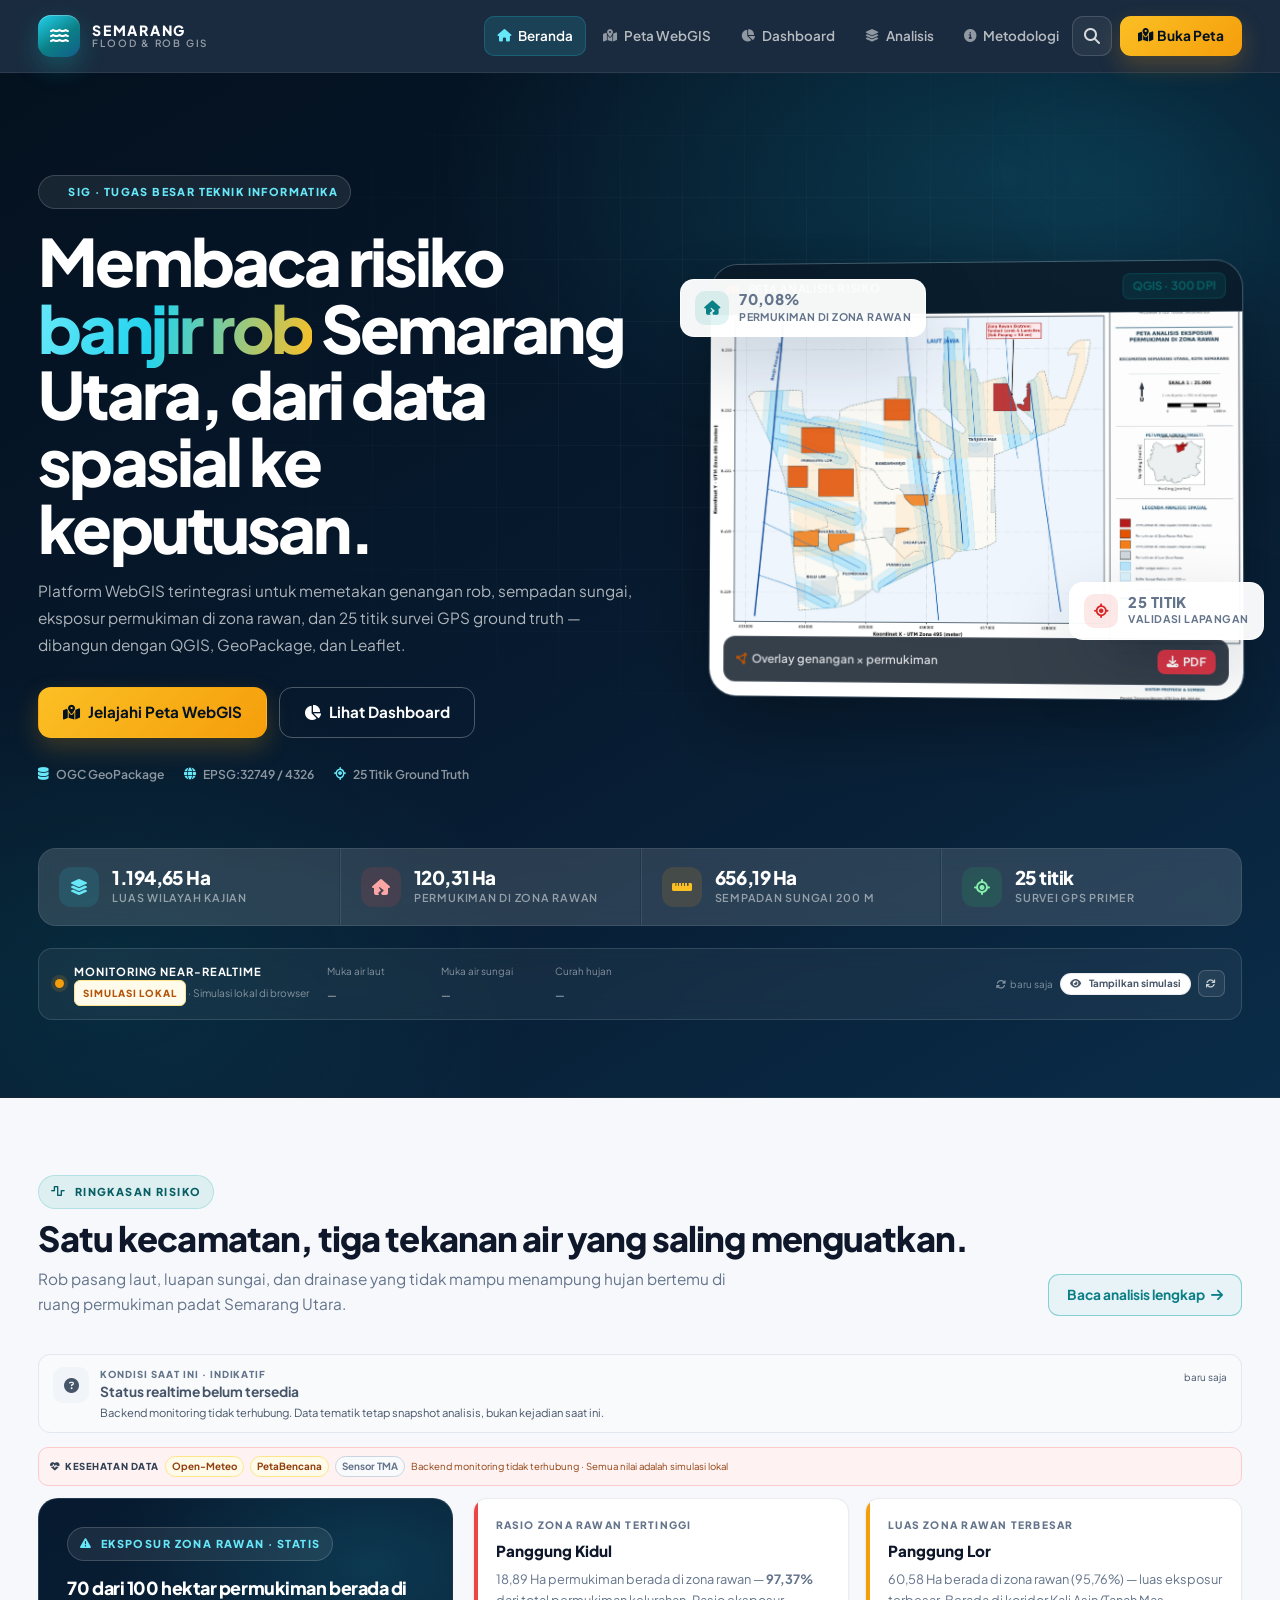
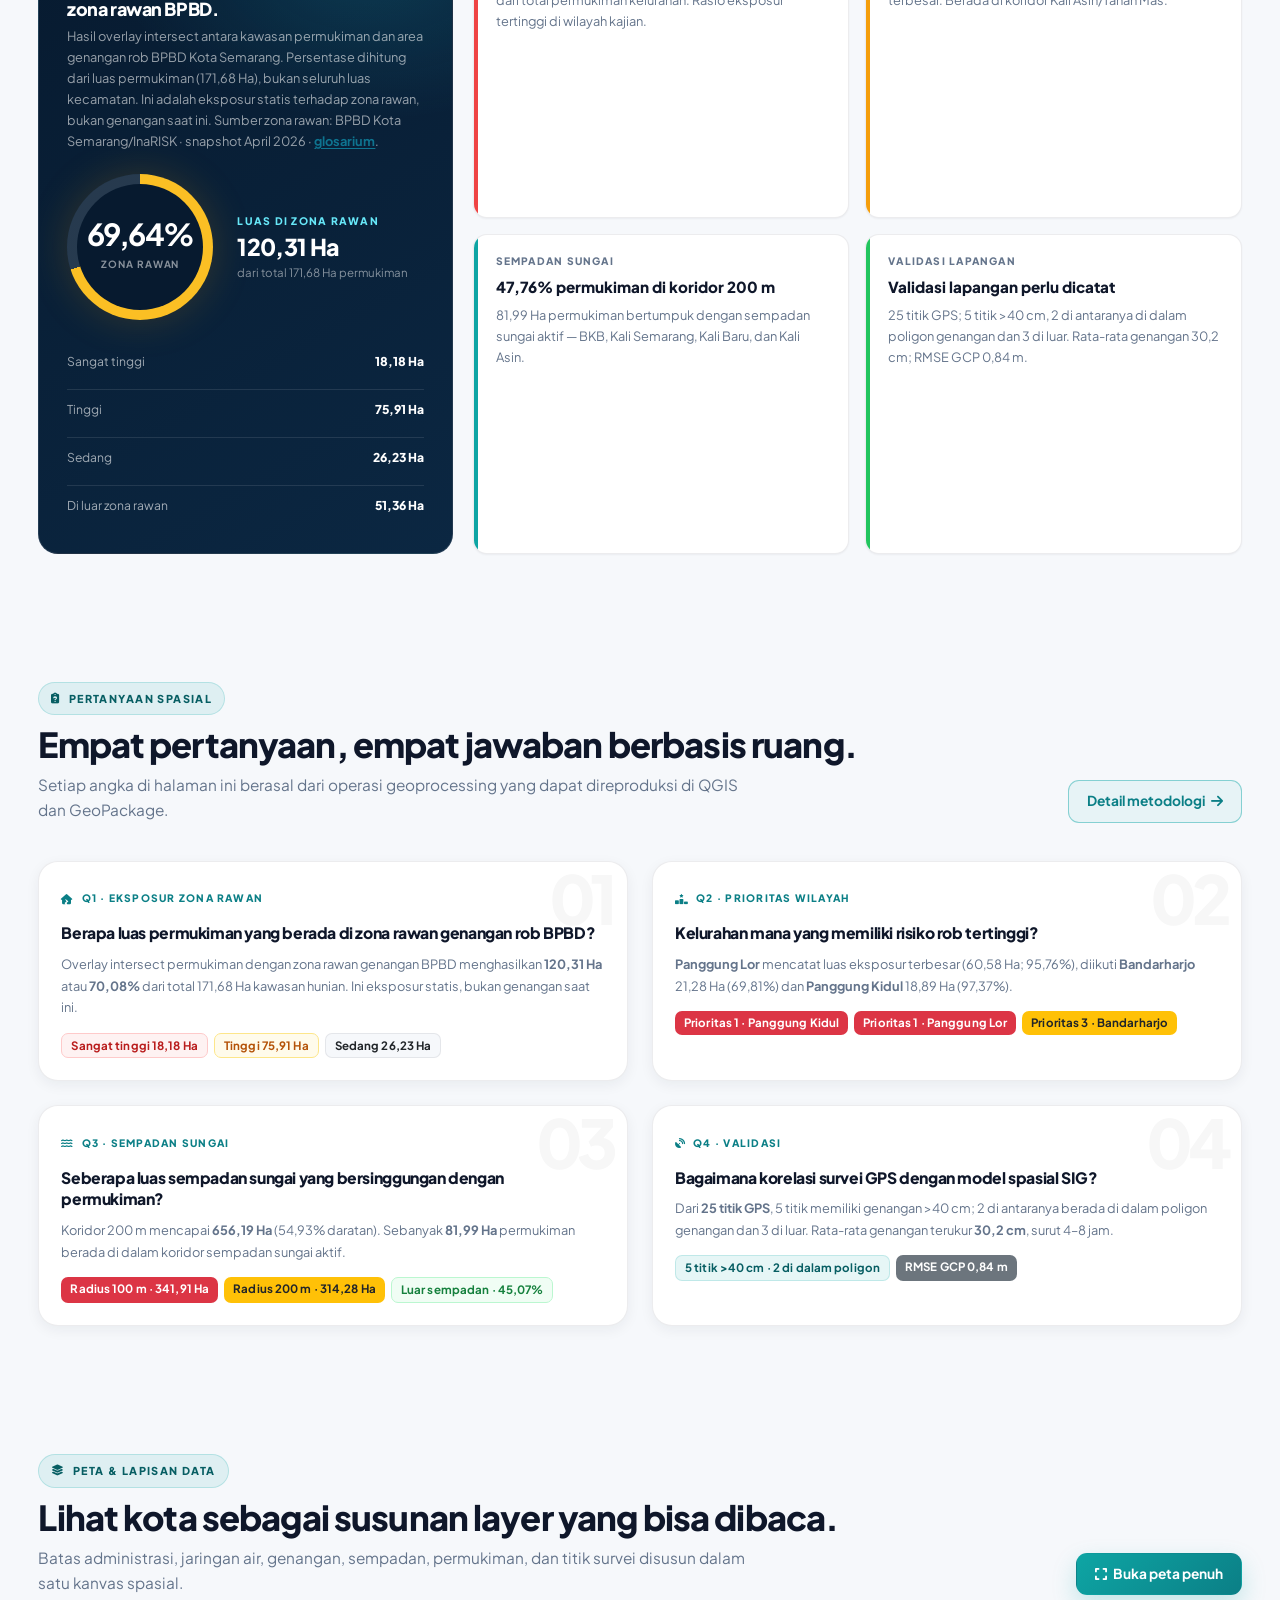
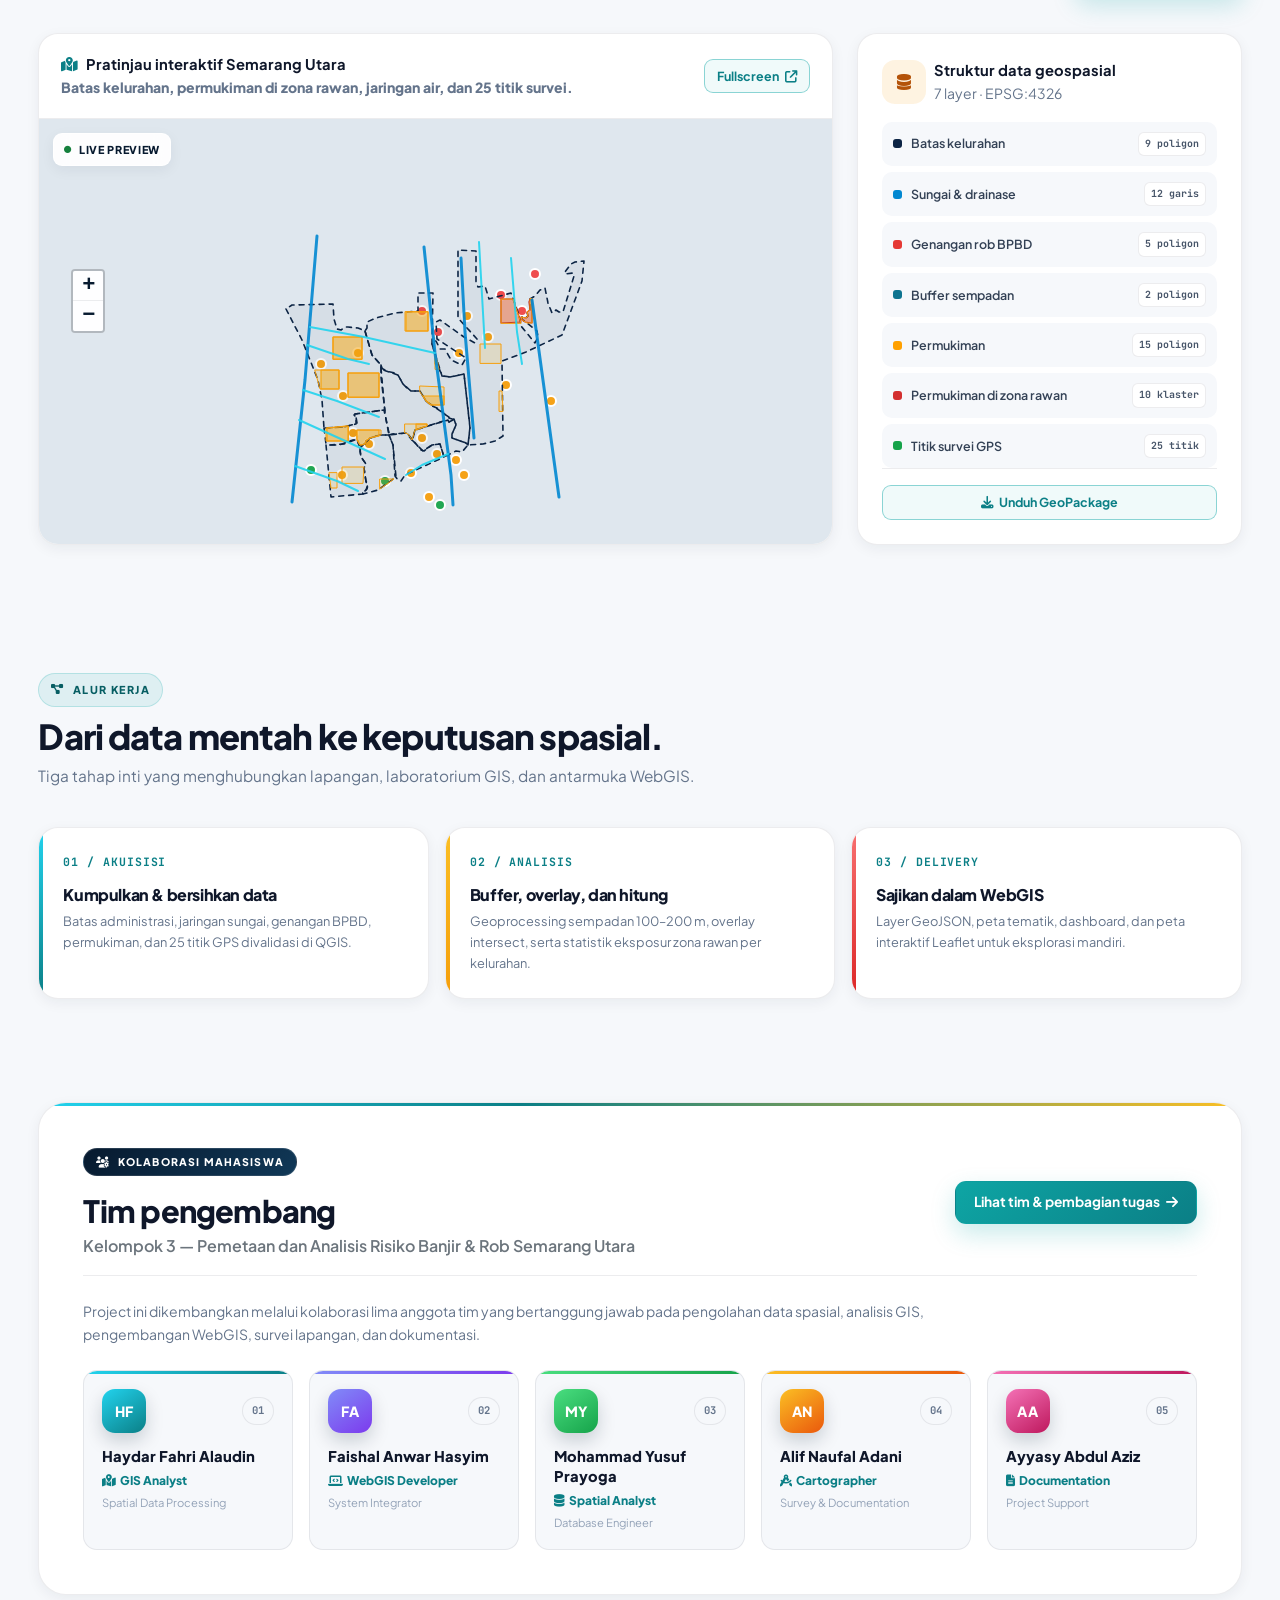
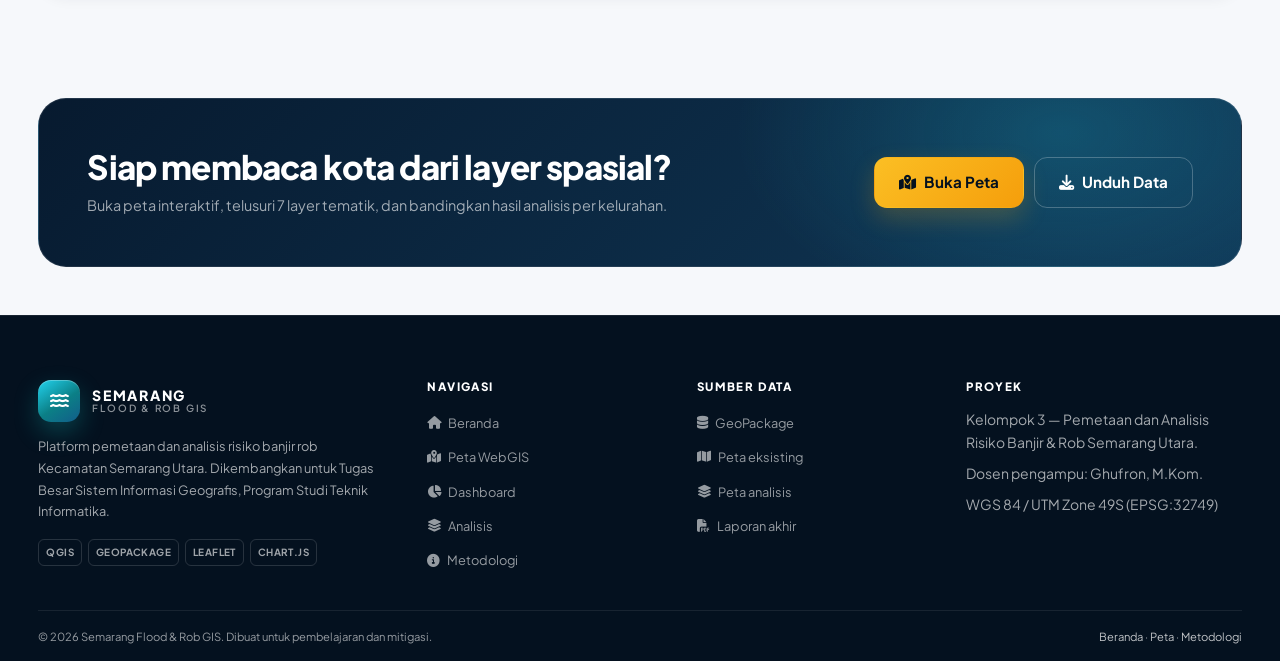
==== commit cbe35ba6: "feat: add Ayyasy Abdul Aziz to the project team" ====
--- a/PROJECT_SIG_SEMARANG_UTARA/webgis/index.html
+++ b/PROJECT_SIG_SEMARANG_UTARA/webgis/index.html
@@ -9,7 +9,7 @@
   <link href="assets/vendor/bootstrap/bootstrap.min.css" rel="stylesheet">
   <link rel="stylesheet" href="assets/vendor/fontawesome/css/all.min.css">
   <link rel="stylesheet" href="assets/vendor/leaflet/leaflet.css">
-  <link rel="stylesheet" href="css/style.css?v=26">
+  <link rel="stylesheet" href="css/style.css?v=27">
 </head>
 <body>
 
@@ -401,9 +401,9 @@
             </div>
             <a href="methodology.html#team" class="btn btn-primary">Lihat tim &amp; pembagian tugas <i class="fa-solid fa-arrow-right ms-1"></i></a>
           </div>
-          <p class="text-muted small mb-4" style="max-width:860px;">Project ini dikembangkan melalui kolaborasi empat anggota tim yang bertanggung jawab pada pengolahan data spasial, analisis GIS, pengembangan WebGIS, survei lapangan, dan dokumentasi.</p>
+          <p class="text-muted small mb-4" style="max-width:860px;">Project ini dikembangkan melalui kolaborasi lima anggota tim yang bertanggung jawab pada pengolahan data spasial, analisis GIS, pengembangan WebGIS, survei lapangan, dan dokumentasi.</p>
           <div class="row g-3">
-            <div class="col-xl-3 col-md-6">
+            <div class="col-xl col-md-6">
               <a class="team-mini-card team-mini-card-1" href="methodology.html#team">
                 <div class="team-mini-top"><div class="team-avatar team-avatar-1 team-avatar-sm" aria-hidden="true">HF</div><span class="team-number-pill">01</span></div>
                 <div class="team-mini-name">Haydar Fahri Alaudin</div>
@@ -411,7 +411,7 @@
                 <div class="team-mini-focus">Spatial Data Processing</div>
               </a>
             </div>
-            <div class="col-xl-3 col-md-6">
+            <div class="col-xl col-md-6">
               <a class="team-mini-card team-mini-card-2" href="methodology.html#team">
                 <div class="team-mini-top"><div class="team-avatar team-avatar-2 team-avatar-sm" aria-hidden="true">FA</div><span class="team-number-pill">02</span></div>
                 <div class="team-mini-name">Faishal Anwar Hasyim</div>
@@ -419,7 +419,7 @@
                 <div class="team-mini-focus">System Integrator</div>
               </a>
             </div>
-            <div class="col-xl-3 col-md-6">
+            <div class="col-xl col-md-6">
               <a class="team-mini-card team-mini-card-3" href="methodology.html#team">
                 <div class="team-mini-top"><div class="team-avatar team-avatar-3 team-avatar-sm" aria-hidden="true">MY</div><span class="team-number-pill">03</span></div>
                 <div class="team-mini-name">Mohammad Yusuf Prayoga</div>
@@ -427,12 +427,20 @@
                 <div class="team-mini-focus">Database Engineer</div>
               </a>
             </div>
-            <div class="col-xl-3 col-md-6">
+            <div class="col-xl col-md-6">
               <a class="team-mini-card team-mini-card-4" href="methodology.html#team">
                 <div class="team-mini-top"><div class="team-avatar team-avatar-4 team-avatar-sm" aria-hidden="true">AN</div><span class="team-number-pill">04</span></div>
                 <div class="team-mini-name">Alif Naufal Adani</div>
                 <div class="team-mini-role"><i class="fa-solid fa-compass-drafting me-1"></i>Cartographer</div>
                 <div class="team-mini-focus">Survey &amp; Documentation</div>
+              </a>
+            </div>
+            <div class="col-xl col-md-6">
+              <a class="team-mini-card team-mini-card-5" href="methodology.html#team">
+                <div class="team-mini-top"><div class="team-avatar team-avatar-5 team-avatar-sm" aria-hidden="true">AA</div><span class="team-number-pill">05</span></div>
+                <div class="team-mini-name">Ayyasy Abdul Aziz</div>
+                <div class="team-mini-role"><i class="fa-solid fa-file-lines me-1"></i>Documentation</div>
+                <div class="team-mini-focus">Project Support</div>
               </a>
             </div>
           </div>
--- a/PROJECT_SIG_SEMARANG_UTARA/webgis/css/style.css
+++ b/PROJECT_SIG_SEMARANG_UTARA/webgis/css/style.css
@@ -2386,3 +2386,9 @@
   word-break: break-word;
   overflow-x: auto;
 }
+
+/* Fifth team member */
+.team-card-5::before { background: linear-gradient(90deg, #f472b6, #be185d); }
+.team-avatar-5 { background: linear-gradient(145deg, #f472b6, #be185d); }
+.team-role-doc { background: #fdf2f8; color: #9d174d; border: 1px solid #fbcfe8; }
+.team-mini-card-5::before { background: linear-gradient(90deg, #f472b6, #be185d); }
